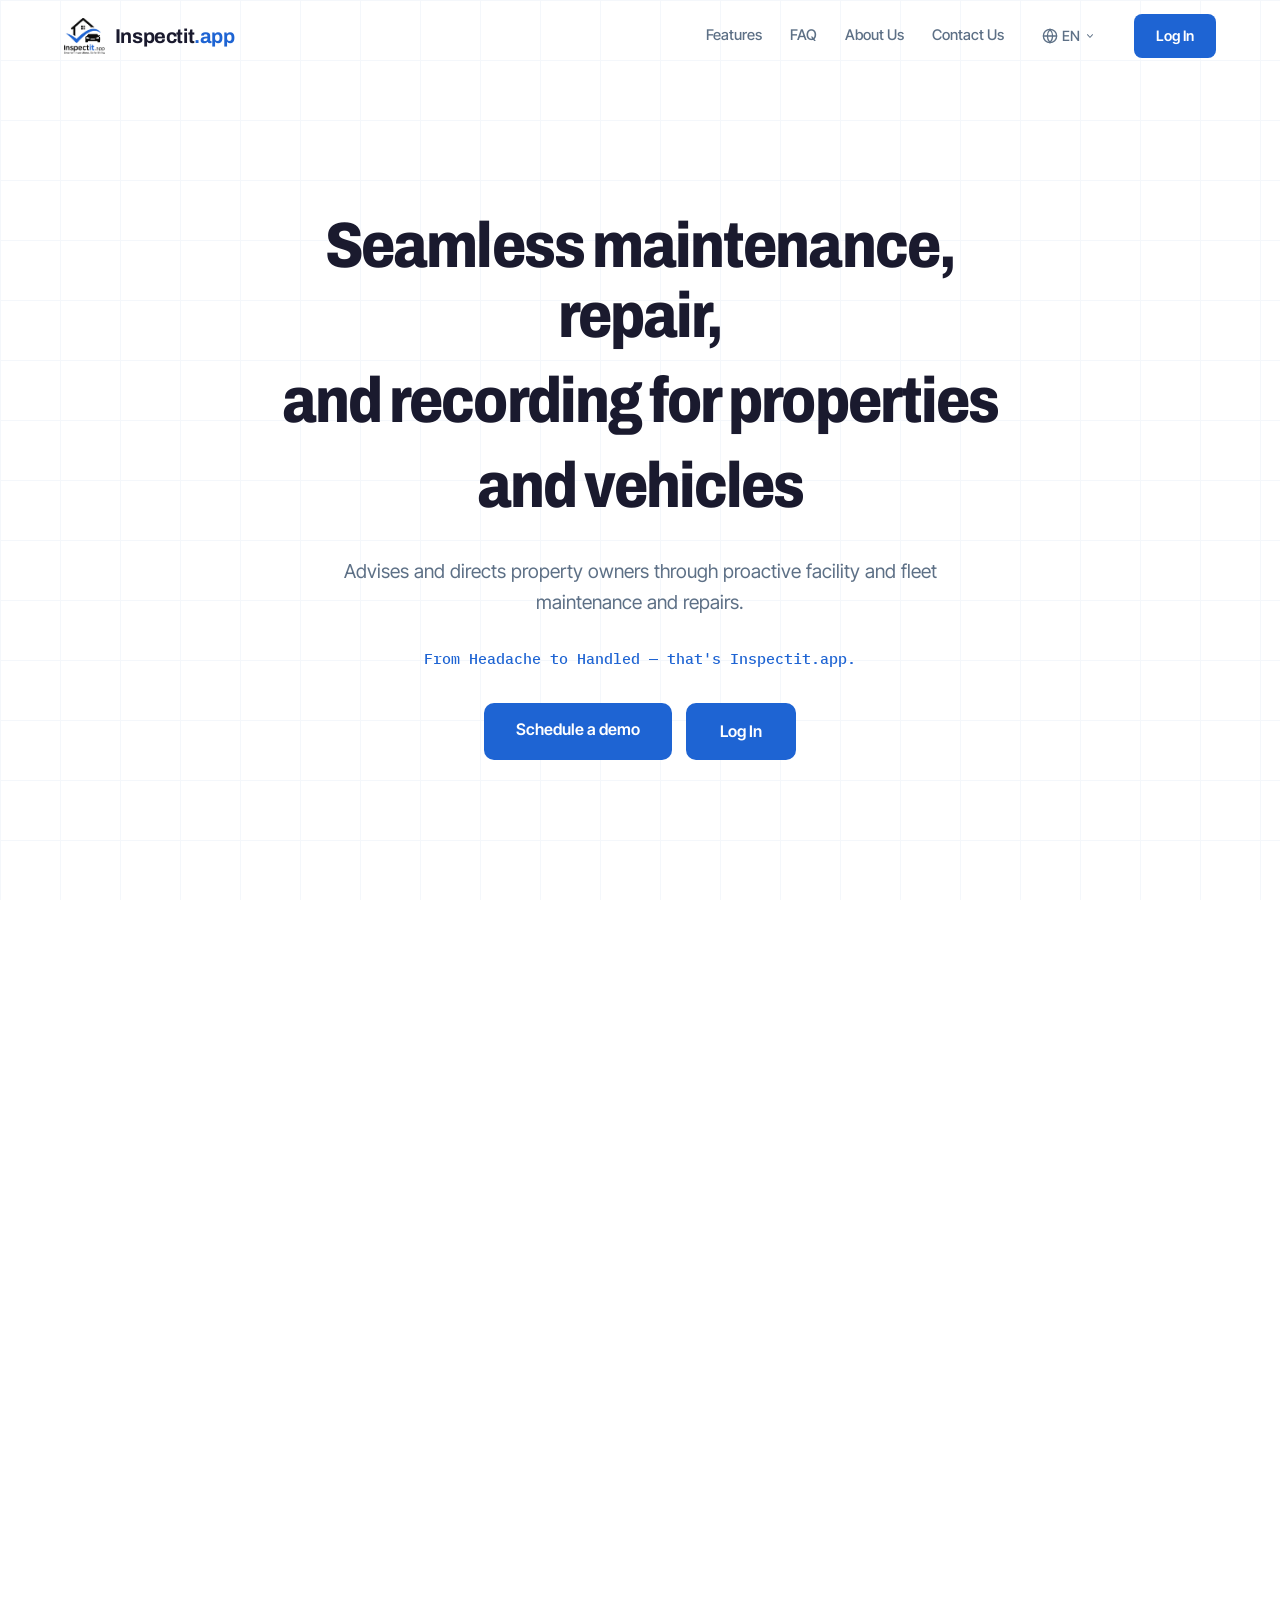
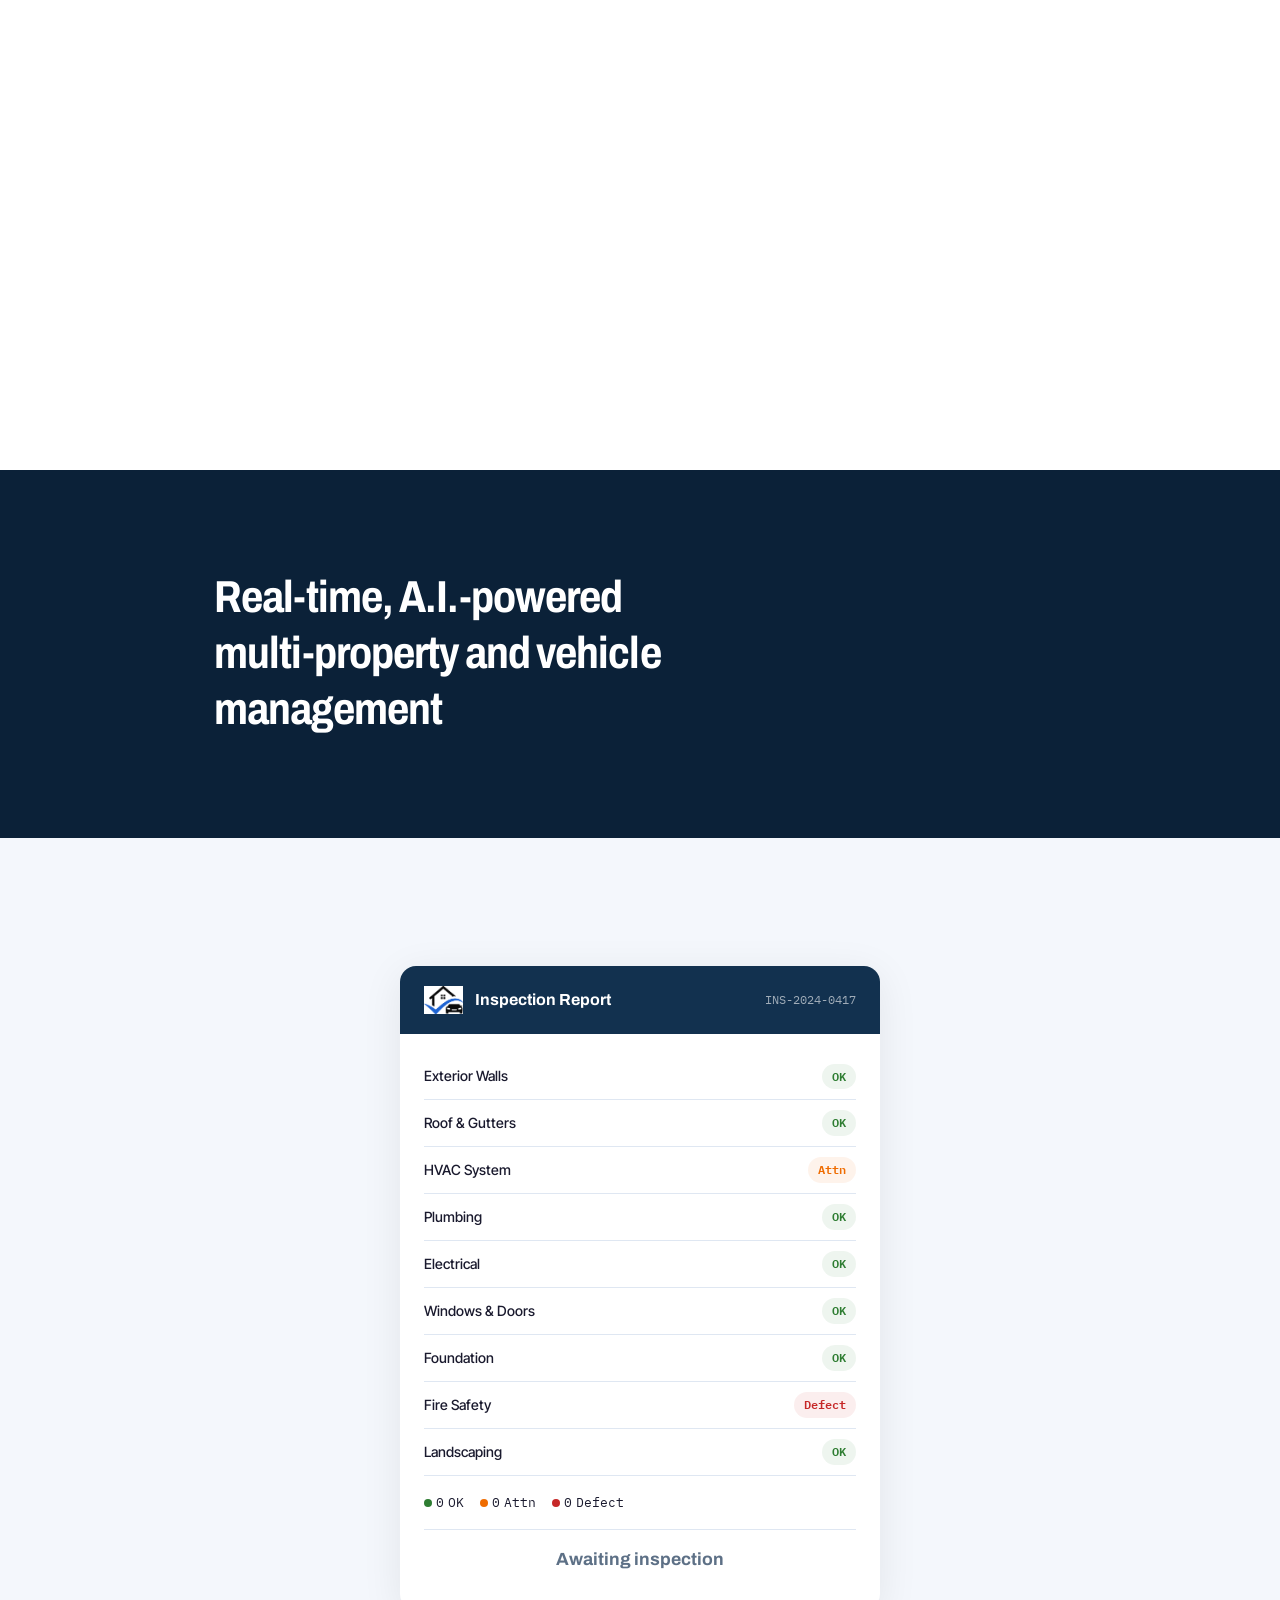
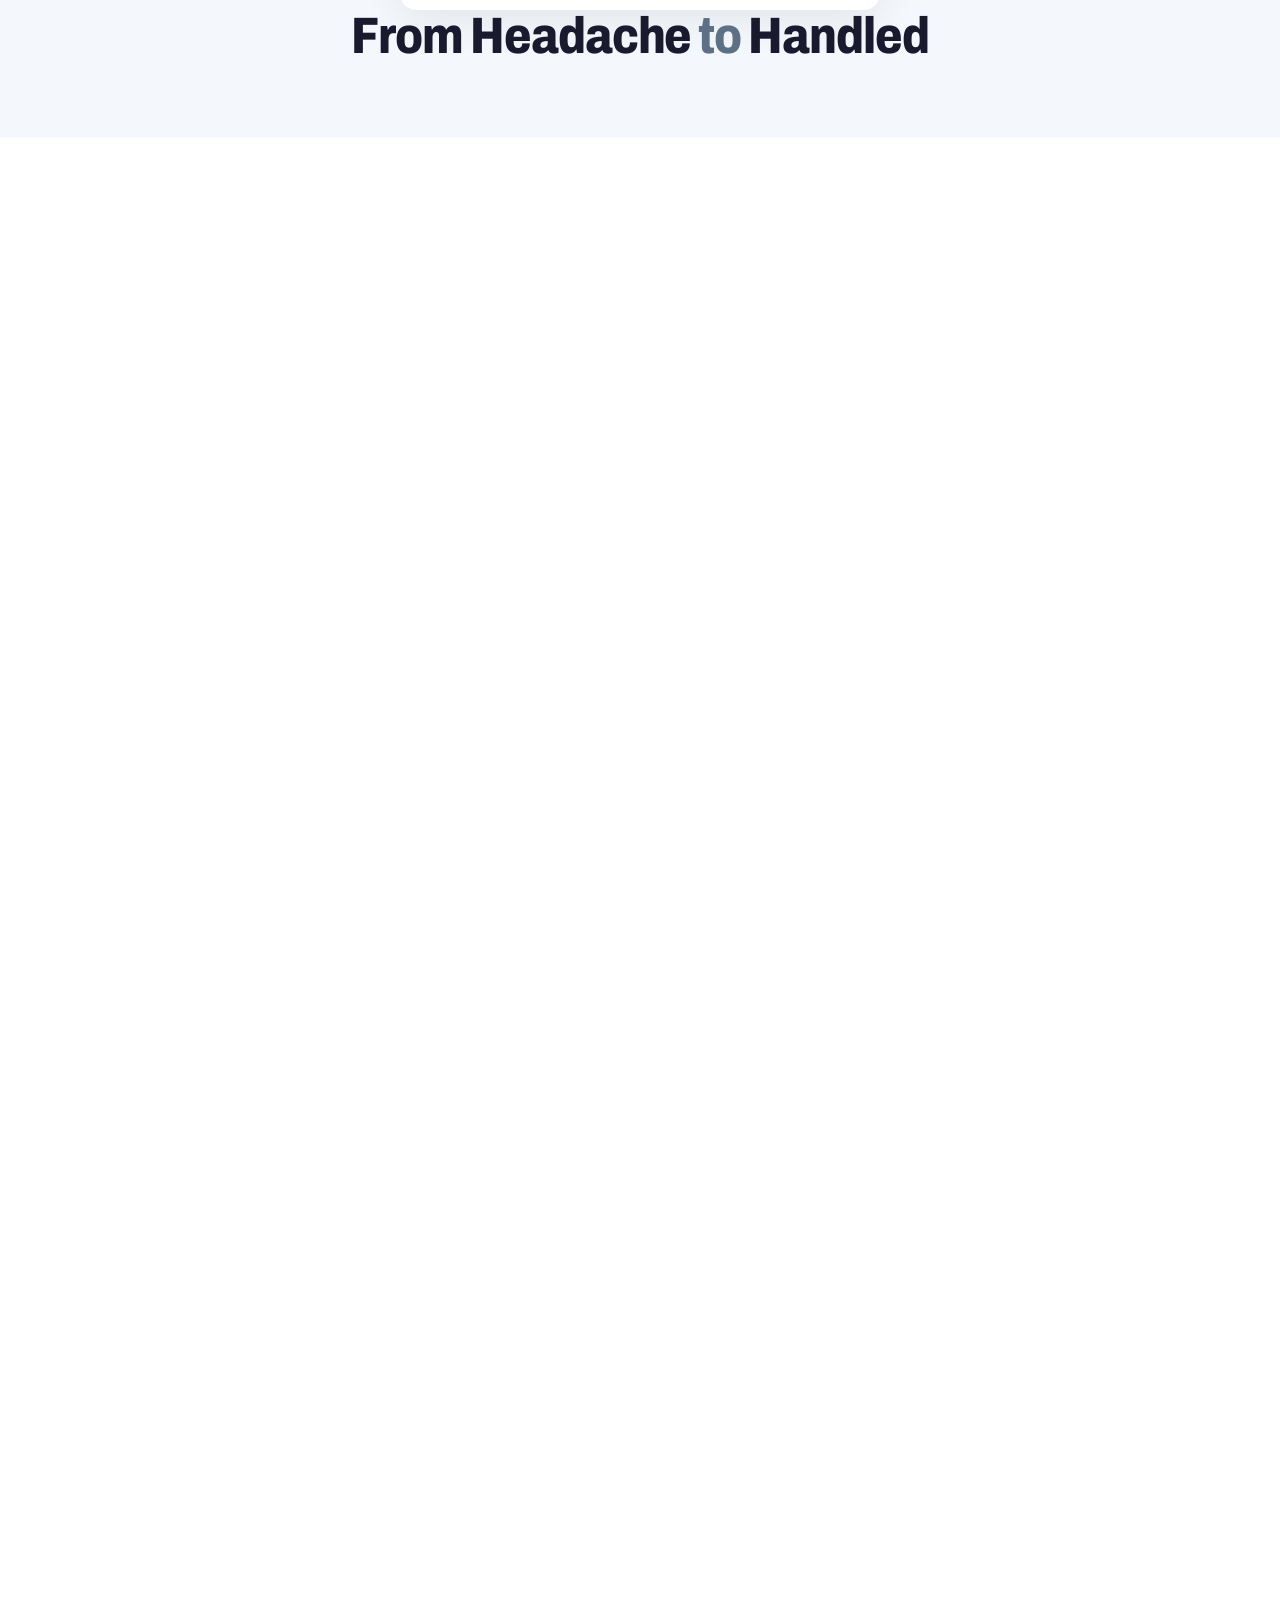
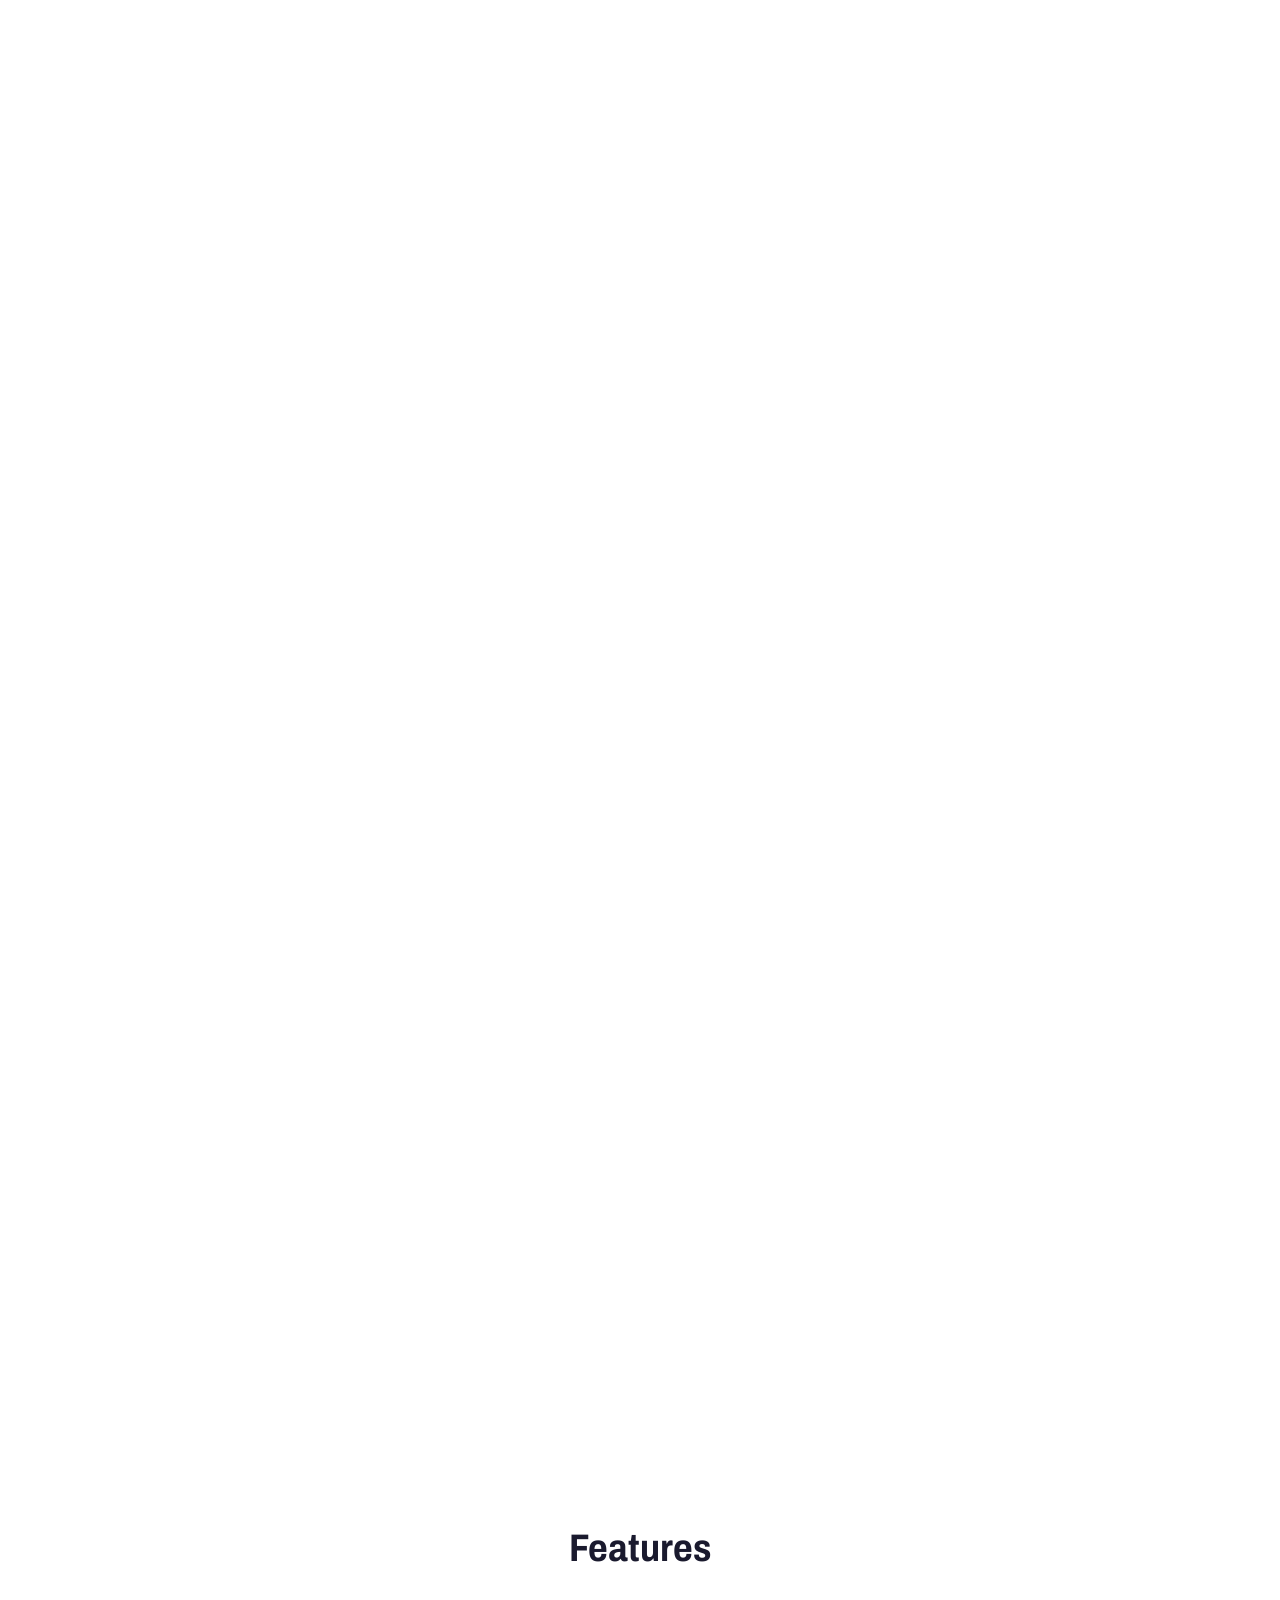
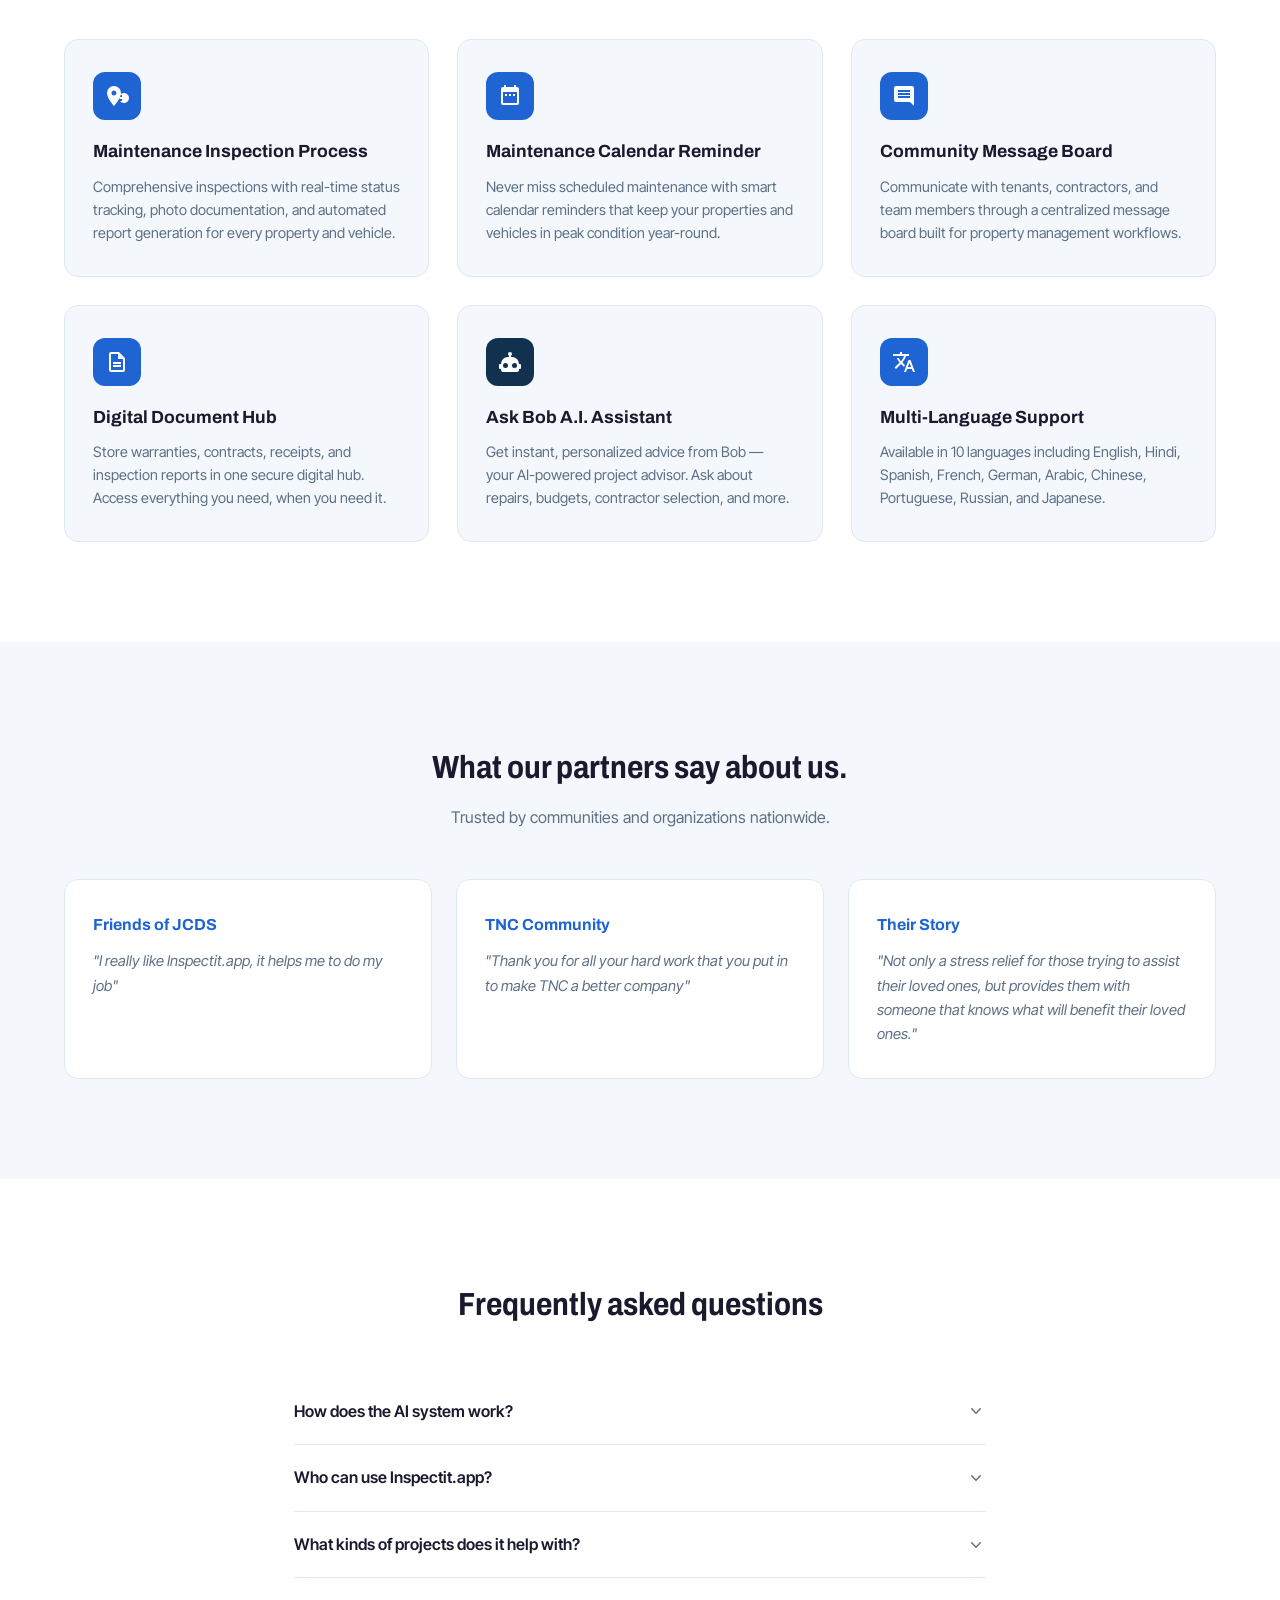
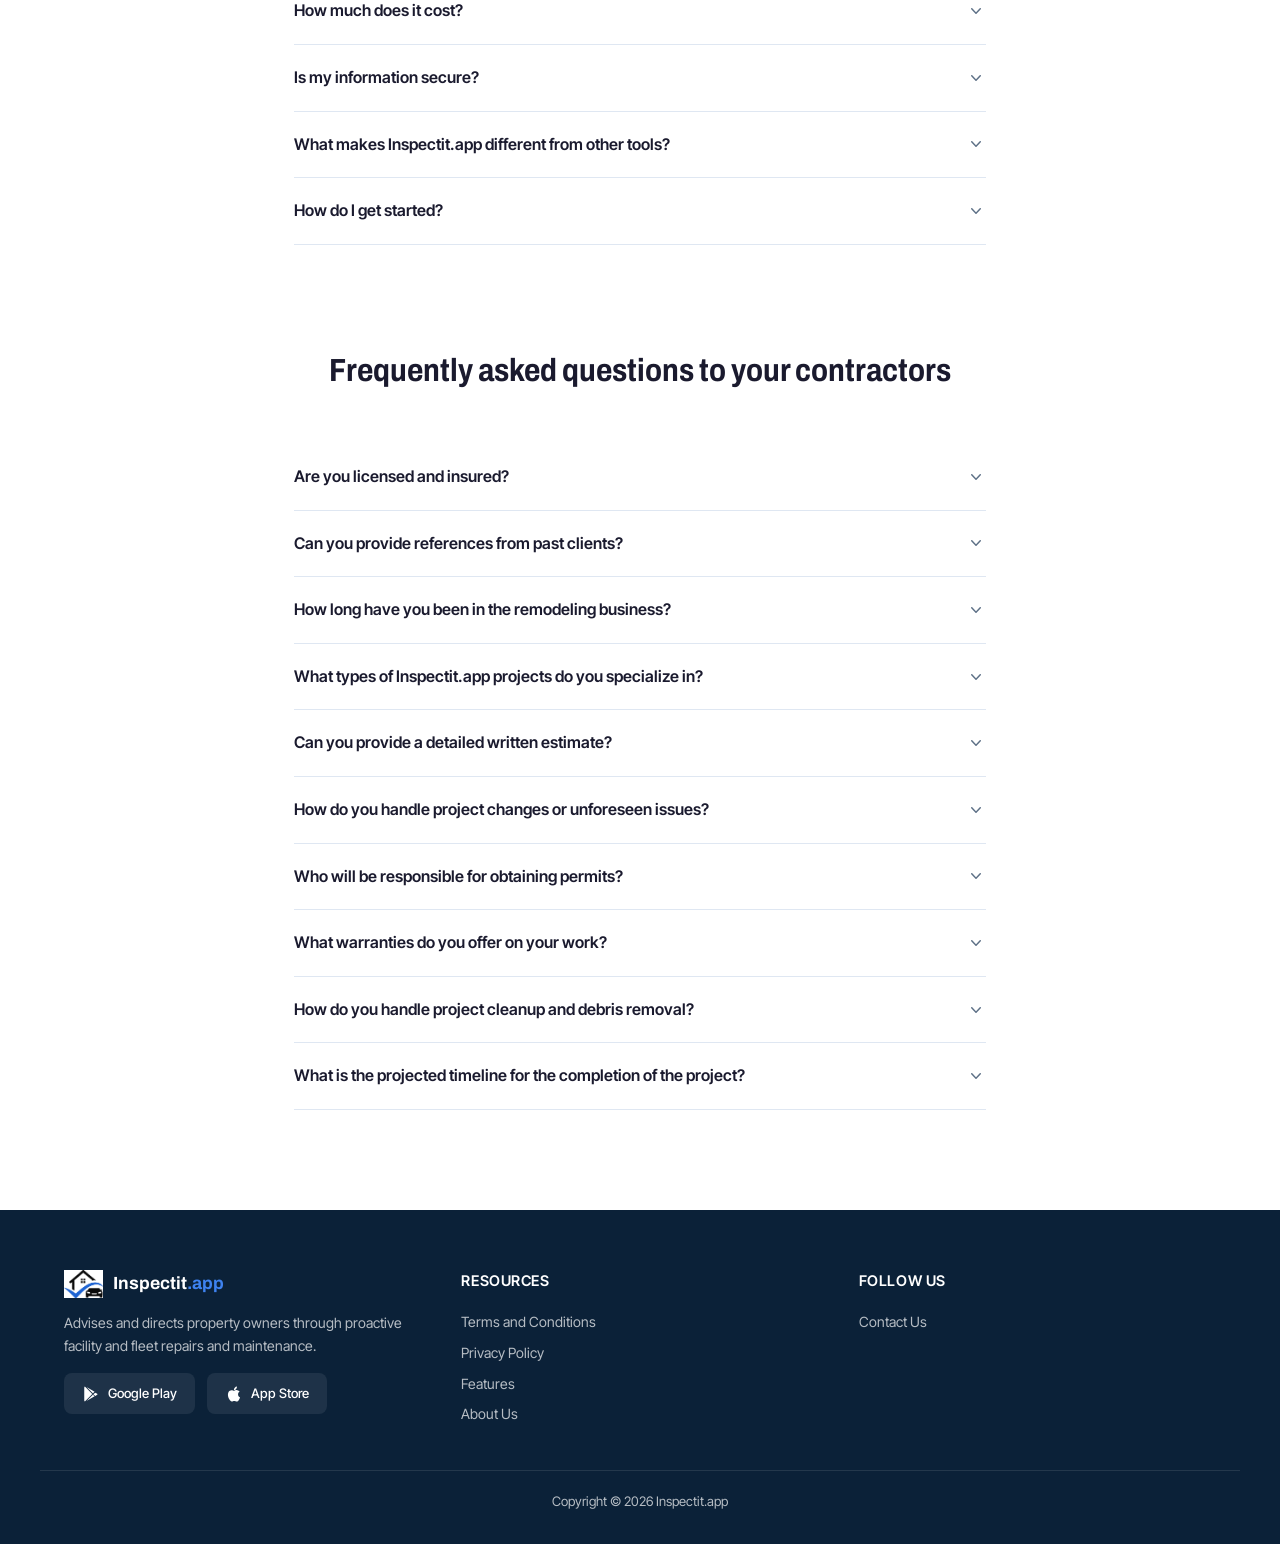
==== index.html @ 0501177c "Fix nav Log In button text color specificity bug .nav__links a (0,1,1) was overriding .nav__cta's wh" ====
<!DOCTYPE html>
<html lang="en">
<head>
<meta charset="utf-8">
<meta name="viewport" content="width=device-width,initial-scale=1,viewport-fit=cover">
<meta name="theme-color" content="#0B2138">
<meta name="apple-mobile-web-app-capable" content="yes">
<meta name="apple-mobile-web-app-status-bar-style" content="black-translucent">
<title>Inspectit.app — Seamless Maintenance, Repair &amp; Recording</title>
<meta name="description" content="Advises and directs property owners through proactive facility and fleet maintenance and repairs. From Headache to Handled — that's Inspectit.app.">
<meta property="og:title" content="Inspectit.app — Seamless Maintenance, Repair &amp; Recording">
<meta property="og:description" content="Advises and directs property owners through proactive facility and fleet maintenance and repairs. From Headache to Handled — that's Inspectit.app.">
<meta property="og:type" content="website">
<meta property="og:url" content="https://www.inspectit.app">
<meta property="og:site_name" content="Inspectit.app">
<meta name="twitter:card" content="summary_large_image">
<meta name="twitter:title" content="Inspectit.app — Seamless Maintenance, Repair &amp; Recording">
<meta name="twitter:description" content="Advises and directs property owners through proactive facility and fleet maintenance and repairs.">
<link rel="icon" type="image/png" href="[data-uri]">
<link rel="preconnect" href="https://fonts.googleapis.com">
<link rel="preconnect" href="https://fonts.gstatic.com" crossorigin>
<link href="https://fonts.googleapis.com/css2?family=Archivo:wdth,wght@75..125,100..900&family=Inter+Tight:wght@300;400;500;600;700&family=IBM+Plex+Mono:wght@400;500;600&display=swap" rel="stylesheet">
<style>
/* ===== RESET ===== */
*,*::before,*::after{box-sizing:border-box;margin:0;padding:0}
html{scroll-behavior:smooth;-webkit-text-size-adjust:100%}
body{font-family:'Inter Tight',system-ui,sans-serif;color:var(--ink);background:var(--white);line-height:1.6;overflow-x:hidden}
img,svg{display:block;max-width:100%}
a{color:inherit;text-decoration:none}
button{font:inherit;cursor:pointer;border:none;background:none}
ul,ol{list-style:none}

/* ===== BRAND TOKENS ===== */
:root{
  --blue:#1E64D3;
  --blue-lift:#3E82F0;
  --navy:#0B2138;
  --navy-2:#12314F;
  --ok:#2E7D32;
  --attn:#EF6C00;
  --defect:#C62828;
  --mist:#F4F7FC;
  --line:#DFE7F2;
  --muted:#5D7086;
  --white:#fff;
  --ink:#1a1a2e;
  --font-display:'Archivo',system-ui,sans-serif;
  --font-body:'Inter Tight',system-ui,sans-serif;
  --font-mono:'IBM Plex Mono',monospace;
  --max-w:1200px;
  --nav-h:72px;
}

/* ===== UTILITIES ===== */
.container{max-width:var(--max-w);margin:0 auto;padding:0 24px}
.sr-only{position:absolute;width:1px;height:1px;padding:0;margin:-1px;overflow:hidden;clip:rect(0,0,0,0);border:0}

/* ===== NAV ===== */
.nav{position:fixed;top:0;left:0;right:0;z-index:100;height:var(--nav-h);display:flex;align-items:center;transition:background .3s,border-color .3s,box-shadow .3s}
.nav.is-stuck{background:rgba(255,255,255,.88);-webkit-backdrop-filter:blur(16px);backdrop-filter:blur(16px);border-bottom:1px solid var(--line);box-shadow:0 1px 8px rgba(0,0,0,.04)}
.nav__inner{display:flex;align-items:center;justify-content:space-between;width:100%;max-width:var(--max-w);margin:0 auto;padding:0 24px}
.nav__brand{display:flex;align-items:center;gap:10px}
.nav__brand img{height:36px;width:auto}
.nav__brand-text{font-family:var(--font-display);font-weight:700;font-size:1.25rem;letter-spacing:-.02em;color:var(--ink)}
.nav__brand-text .tld{color:var(--blue)}
.nav__links{display:flex;align-items:center;gap:28px}
.nav__links a{font-size:.92rem;font-weight:500;color:var(--muted);transition:color .2s}
.nav__links a:hover,.nav__links a:focus-visible{color:var(--blue)}
.nav__links .nav__cta{display:inline-flex;align-items:center;gap:6px;padding:10px 22px;background:var(--blue);color:var(--white);font-weight:600;font-size:.9rem;border-radius:8px;transition:background .2s,transform .15s}
.nav__links .nav__cta:hover{background:var(--blue-lift);color:var(--white);transform:translateY(-1px)}
.nav__cta:focus-visible{outline:2px solid var(--blue);outline-offset:2px}

/* language switcher */
.lang-switch{position:relative}
.lang-switch__btn{display:flex;align-items:center;gap:4px;font-size:.88rem;font-weight:500;color:var(--muted);padding:6px 10px;border-radius:6px;transition:background .2s}
.lang-switch__btn:hover{background:var(--mist)}
.lang-switch__btn svg{width:16px;height:16px;flex-shrink:0}
.lang-switch__menu{display:none;position:absolute;top:calc(100% + 8px);right:0;background:var(--white);border:1px solid var(--line);border-radius:10px;box-shadow:0 8px 32px rgba(0,0,0,.12);min-width:180px;padding:6px 0;z-index:110}
.lang-switch__menu.open{display:block}
.lang-switch__menu button{display:block;width:100%;text-align:left;padding:8px 16px;font-size:.88rem;color:var(--ink);transition:background .15s}
.lang-switch__menu button:hover{background:var(--mist)}
.lang-switch__menu button.active{color:var(--blue);font-weight:600}

/* mobile hamburger */
.nav__hamburger{display:none;flex-direction:column;gap:5px;padding:8px;width:40px;height:40px;justify-content:center;align-items:center}
.nav__hamburger span{display:block;width:22px;height:2px;background:var(--ink);border-radius:2px;transition:transform .3s,opacity .2s}
.nav__hamburger.open span:nth-child(1){transform:translateY(7px) rotate(45deg)}
.nav__hamburger.open span:nth-child(2){opacity:0}
.nav__hamburger.open span:nth-child(3){transform:translateY(-7px) rotate(-45deg)}

/* mobile drawer */
.mobile-drawer{position:fixed;top:var(--nav-h);left:0;right:0;bottom:0;background:var(--white);z-index:99;transform:translateY(-100%);opacity:0;transition:transform .35s cubic-bezier(.4,0,.2,1),opacity .3s;pointer-events:none;padding:32px 24px}
.mobile-drawer.open{transform:translateY(0);opacity:1;pointer-events:auto}
.mobile-drawer a,.mobile-drawer button{display:block;padding:14px 0;font-size:1.1rem;font-weight:500;color:var(--ink);border-bottom:1px solid var(--line)}
.mobile-drawer a:last-child{border-bottom:none}
.mobile-drawer .drawer-cta{margin-top:24px;text-align:center;padding:14px;background:var(--blue);color:var(--white);border-radius:10px;border-bottom:none;font-weight:600}
.mobile-drawer .drawer-lang{margin-top:16px;font-size:.92rem;color:var(--muted);border-bottom:none;padding:10px 0}
.mobile-drawer .drawer-lang select{margin-left:8px;font:inherit;padding:4px 8px;border:1px solid var(--line);border-radius:6px;background:var(--white)}

@media(max-width:900px){
  .nav__links,.lang-switch{display:none}
  .nav__hamburger{display:flex}
}

/* ===== HERO ===== */
.hero{height:230vh;position:relative}
.hero__stage{position:sticky;top:0;height:100svh;display:flex;align-items:center;justify-content:center;overflow:hidden;padding:var(--nav-h) 24px 0;z-index:1}
.hero__content{text-align:center;max-width:800px;will-change:transform,opacity,filter}
.hero__h1{font-family:var(--font-display);font-variation-settings:"wdth" 85;font-size:clamp(2.2rem,5.5vw,4rem);font-weight:800;line-height:1.1;letter-spacing:-.03em;color:var(--ink);margin-bottom:20px}
.hero__h1 .mask{display:inline-block;overflow:hidden}
.hero__h1 .mask span{display:inline-block;transform:translateY(110%);animation:maskUp .8s cubic-bezier(.16,1,.3,1) forwards}
@keyframes maskUp{to{transform:translateY(0)}}
.hero__h1 .mask:nth-child(2) span{animation-delay:.12s}
.hero__h1 .mask:nth-child(3) span{animation-delay:.24s}
.hero__sub{font-size:clamp(1rem,2vw,1.2rem);color:var(--muted);max-width:600px;margin:0 auto 28px;line-height:1.65}
.hero__tag{font-family:var(--font-mono);font-size:.92rem;font-weight:500;color:var(--blue);margin-bottom:32px}
.hero__actions{display:flex;gap:14px;justify-content:center;flex-wrap:wrap}
.hero__actions .btn-primary{padding:14px 32px;background:var(--blue);color:var(--white);font-weight:600;font-size:1rem;border-radius:10px;transition:background .2s,transform .15s}
.hero__actions .btn-primary:hover{background:var(--blue-lift);transform:translateY(-2px)}
.hero__actions .btn-primary:focus-visible{outline:2px solid var(--blue);outline-offset:2px}
.hero__actions .btn-ghost{padding:14px 32px;background:var(--blue);color:var(--white);font-weight:600;font-size:1rem;border:2px solid var(--blue);border-radius:10px;transition:background .2s,border-color .2s,transform .15s}
.hero__actions .btn-ghost:hover{background:var(--blue-lift);border-color:var(--blue-lift);transform:translateY(-2px)}

/* hero grid bg */
.hero__grid{position:absolute;inset:0;pointer-events:none;opacity:.35;background-image:
  linear-gradient(var(--line) 1px,transparent 1px),
  linear-gradient(90deg,var(--line) 1px,transparent 1px);
  background-size:60px 60px}

/* ===== STATEMENT ===== */
.statement{padding:100px 0;background:var(--navy);color:var(--white);overflow:hidden;position:relative;z-index:2}
.statement__inner{max-width:900px;margin:0 auto;padding:0 24px}
.statement__line{font-family:var(--font-display);font-variation-settings:"wdth" 82;font-size:clamp(1.6rem,4vw,2.8rem);font-weight:700;line-height:1.25;letter-spacing:-.02em;overflow:hidden}
.statement__line span{display:inline-block;transform:translateY(100%);opacity:0;transition:transform .7s cubic-bezier(.16,1,.3,1),opacity .5s}
.statement__line.visible span{transform:translateY(0);opacity:1}

/* ===== SWEEP (inspection report animation) ===== */
.sweep{height:420vh;position:relative;z-index:2}
.sweep__stage{position:sticky;top:0;height:100svh;display:flex;align-items:center;justify-content:center;overflow:hidden;background:var(--mist)}
.sweep__card{width:min(480px,90vw);background:var(--white);border-radius:16px;box-shadow:0 8px 40px rgba(0,0,0,.08);overflow:hidden}
.sweep__header{background:var(--navy-2);color:var(--white);padding:20px 24px;display:flex;align-items:center;gap:12px}
.sweep__header-logo{height:28px;width:auto}
.sweep__header-title{font-family:var(--font-display);font-weight:700;font-size:1rem}
.sweep__header-sub{font-size:.78rem;color:rgba(255,255,255,.6);margin-left:auto;font-family:var(--font-mono)}
.sweep__body{padding:20px 24px}
.sweep__row{display:flex;align-items:center;justify-content:space-between;padding:10px 0;border-bottom:1px solid var(--line);opacity:.2;transition:opacity .4s}
.sweep__row.lit{opacity:1}
.sweep__row-label{font-size:.88rem;font-weight:500;color:var(--ink)}
.sweep__row-status{font-family:var(--font-mono);font-size:.78rem;font-weight:600;padding:3px 10px;border-radius:20px}
.sweep__row-status.ok{color:var(--ok);background:rgba(46,125,50,.08)}
.sweep__row-status.attn{color:var(--attn);background:rgba(239,108,0,.08)}
.sweep__row-status.defect{color:var(--defect);background:rgba(198,40,40,.08)}
.sweep__tally{display:flex;gap:16px;padding:16px 0;border-bottom:1px solid var(--line);font-family:var(--font-mono);font-size:.82rem}
.sweep__tally-item{display:flex;align-items:center;gap:4px}
.sweep__tally-dot{width:8px;height:8px;border-radius:50%;flex-shrink:0}
.sweep__verdict{font-family:var(--font-display);font-weight:700;font-size:1.1rem;padding:16px 0;text-align:center;transition:color .5s}

/* repair ticket bar */
.sweep__repair{max-height:0;overflow:hidden;transition:max-height .6s cubic-bezier(.4,0,.2,1);background:var(--mist);border-radius:0 0 16px 16px}
.sweep__repair.show{max-height:120px}
.sweep__repair-inner{padding:14px 24px;display:flex;align-items:center;gap:12px}
.sweep__repair-icon{width:28px;height:28px;background:var(--attn);border-radius:6px;display:flex;align-items:center;justify-content:center;flex-shrink:0}
.sweep__repair-icon svg{width:16px;height:16px;fill:var(--white)}
.sweep__repair-text{font-size:.85rem;font-weight:500;color:var(--ink)}
.sweep__repair-text strong{color:var(--attn)}

/* sweep headline */
.sweep__headline{position:absolute;bottom:max(8vh,40px);left:0;right:0;text-align:center;padding:0 24px}
.sweep__headline-text{font-family:var(--font-display);font-variation-settings:"wdth" 85;font-size:clamp(1.8rem,4.5vw,3.2rem);font-weight:800;line-height:1.15;letter-spacing:-.02em}
.sweep__hl-headache{transition:color .5s,opacity .5s}
.sweep__hl-handled{transition:color .5s,opacity .5s}
.sweep__hl-connector{color:var(--muted)}

/* ===== FEATURES ===== */
.features{padding:100px 0;background:var(--white);position:relative;z-index:2}
.features__title{font-family:var(--font-display);font-variation-settings:"wdth" 85;font-size:clamp(1.6rem,3.5vw,2.4rem);font-weight:700;text-align:center;margin-bottom:60px;color:var(--ink)}
.features__grid{display:grid;grid-template-columns:repeat(3,1fr);gap:28px;max-width:var(--max-w);margin:0 auto;padding:0 24px}
@media(max-width:768px){.features__grid{grid-template-columns:1fr}}
@media(min-width:769px) and (max-width:1024px){.features__grid{grid-template-columns:repeat(2,1fr)}}
.feature-card{background:var(--mist);border:1px solid var(--line);border-radius:14px;padding:32px 28px;transition:transform .3s,box-shadow .3s}
.feature-card:hover{transform:translateY(-4px);box-shadow:0 12px 40px rgba(0,0,0,.06)}
.feature-card__icon{width:48px;height:48px;background:var(--blue);border-radius:12px;display:flex;align-items:center;justify-content:center;margin-bottom:18px}
.feature-card__icon svg{width:24px;height:24px;fill:var(--white)}
.feature-card__title{font-family:var(--font-display);font-weight:700;font-size:1.1rem;margin-bottom:8px;color:var(--ink)}
.feature-card__desc{font-size:.9rem;color:var(--muted);line-height:1.6}

/* ===== REVEAL (blur-up) ===== */
.rv{opacity:0;filter:blur(8px);transform:translateY(24px);transition:opacity .7s cubic-bezier(.16,1,.3,1),filter .7s,transform .7s}
.rv.visible{opacity:1;filter:blur(0);transform:translateY(0)}

/* ===== PARTNERS ===== */
.partners{padding:100px 0;background:var(--mist);position:relative;z-index:2}
.partners__title{font-family:var(--font-display);font-variation-settings:"wdth" 85;font-size:clamp(1.4rem,3vw,2rem);font-weight:700;text-align:center;margin-bottom:12px;color:var(--ink)}
.partners__sub{text-align:center;color:var(--muted);margin-bottom:48px;font-size:1rem}
.partners__grid{display:grid;grid-template-columns:repeat(3,1fr);gap:24px;max-width:var(--max-w);margin:0 auto;padding:0 24px}
@media(max-width:768px){.partners__grid{grid-template-columns:1fr}}
.partner-card{background:var(--white);border:1px solid var(--line);border-radius:14px;padding:32px 28px}
.partner-card__name{font-family:var(--font-display);font-weight:700;font-size:1rem;color:var(--blue);margin-bottom:12px}
.partner-card__quote{font-size:.92rem;color:var(--muted);line-height:1.65;font-style:italic}

/* ===== FAQ ===== */
.faq{padding:100px 0;background:var(--white);position:relative;z-index:2}
.faq__title{font-family:var(--font-display);font-variation-settings:"wdth" 85;font-size:clamp(1.4rem,3vw,2rem);font-weight:700;text-align:center;margin-bottom:48px;color:var(--ink)}
.faq__list{max-width:740px;margin:0 auto;padding:0 24px}
.faq__item{border-bottom:1px solid var(--line)}
.faq__q{display:flex;align-items:center;justify-content:space-between;width:100%;padding:20px 0;font-size:1rem;font-weight:600;color:var(--ink);text-align:left;gap:16px}
.faq__q:focus-visible{outline:2px solid var(--blue);outline-offset:2px;border-radius:4px}
.faq__q svg{width:20px;height:20px;flex-shrink:0;transition:transform .3s;color:var(--muted)}
.faq__q[aria-expanded="true"] svg{transform:rotate(180deg)}
.faq__a{max-height:0;overflow:hidden;transition:max-height .4s cubic-bezier(.4,0,.2,1)}
.faq__a-inner{padding:0 0 20px;font-size:.92rem;color:var(--muted);line-height:1.7}

/* ===== CONTRACTOR FAQ ===== */
.faq-contractors{padding:0 0 100px;background:var(--white)}

/* ===== FOOTER ===== */
.footer{background:var(--navy);color:rgba(255,255,255,.7);padding:60px 0 32px;position:relative;z-index:2}
.footer__inner{max-width:var(--max-w);margin:0 auto;padding:0 24px;display:grid;grid-template-columns:1fr 1fr 1fr;gap:40px}
@media(max-width:768px){.footer__inner{grid-template-columns:1fr;text-align:center}}
.footer__brand{display:flex;align-items:center;gap:10px;margin-bottom:14px}
@media(max-width:768px){.footer__brand{justify-content:center}}
.footer__brand img{height:32px;width:auto}
.footer__brand-text{font-family:var(--font-display);font-weight:700;font-size:1.1rem;color:var(--white)}
.footer__brand-text .tld{color:var(--blue-lift)}
.footer__desc{font-size:.88rem;line-height:1.6;max-width:340px}
@media(max-width:768px){.footer__desc{margin:0 auto}}
.footer__heading{font-weight:600;color:var(--white);margin-bottom:14px;font-size:.92rem;text-transform:uppercase;letter-spacing:.04em}
.footer__link{display:block;padding:4px 0;font-size:.88rem;transition:color .2s}
.footer__link:hover{color:var(--blue-lift)}
.footer__stores{display:flex;gap:12px;margin-top:16px}
@media(max-width:768px){.footer__stores{justify-content:center}}
.footer__store-btn{display:inline-flex;align-items:center;gap:8px;padding:10px 18px;background:rgba(255,255,255,.08);border-radius:8px;font-size:.82rem;font-weight:500;color:var(--white);transition:background .2s}
.footer__store-btn:hover{background:rgba(255,255,255,.14)}
.footer__store-btn svg{width:18px;height:18px;fill:var(--white)}
.footer__bottom{max-width:var(--max-w);margin:40px auto 0;padding:20px 24px 0;border-top:1px solid rgba(255,255,255,.1);text-align:center;font-size:.82rem}

/* ===== REDUCED MOTION ===== */
@media(prefers-reduced-motion:reduce){
  .hero{height:auto}
  .hero__stage{position:relative;height:auto;min-height:80vh}
  .hero__h1 .mask span{animation:none;transform:translateY(0)}
  .hero__content{filter:none!important;opacity:1!important;transform:none!important}
  .hero__grid{transform:none!important}
  .sweep{height:auto}
  .sweep__stage{position:relative;height:auto;min-height:auto;padding:80px 0}
  .sweep__row{opacity:1!important}
  .sweep__repair{max-height:120px!important}
  .sweep__hl-headache{color:var(--muted)!important;opacity:.5!important}
  .sweep__hl-handled{color:var(--ok)!important}
  .rv{opacity:1!important;filter:none!important;transform:none!important}
  .statement__line span{transform:none!important;opacity:1!important}
}

/* ===== FOCUS ===== */
:focus-visible{outline:2px solid var(--blue);outline-offset:2px;border-radius:4px}
</style>
</head>
<body>

<!-- ===== NAV ===== -->
<nav class="nav" id="nav" role="navigation" aria-label="Main">
  <div class="nav__inner">
    <a href="#" class="nav__brand" aria-label="Inspectit.app home">
      <img src="[data-uri]" alt="Inspectit.app logo" class="nav__brand-logo">
      <span class="nav__brand-text">Inspectit<span class="tld">.app</span></span>
    </a>
    <div class="nav__links">
      <a href="#features">Features</a>
      <a href="#faq">FAQ</a>
      <a href="#partners">About Us</a>
      <a href="mailto:info@inspectit.app">Contact Us</a>
      <div class="lang-switch">
        <button class="lang-switch__btn" id="langBtn" aria-expanded="false" aria-haspopup="true">
          <svg viewBox="0 0 24 24" fill="none" stroke="currentColor" stroke-width="2"><circle cx="12" cy="12" r="10"/><path d="M2 12h20M12 2a15.3 15.3 0 0 1 4 10 15.3 15.3 0 0 1-4 10 15.3 15.3 0 0 1-4-10A15.3 15.3 0 0 1 12 2z"/></svg>
          EN
          <svg viewBox="0 0 20 20" fill="currentColor" style="width:12px;height:12px"><path fill-rule="evenodd" d="M5.23 7.21a.75.75 0 011.06.02L10 11.168l3.71-3.938a.75.75 0 111.08 1.04l-4.25 4.5a.75.75 0 01-1.08 0l-4.25-4.5a.75.75 0 01.02-1.06z"/></svg>
        </button>
        <div class="lang-switch__menu" id="langMenu" role="menu">
          <button role="menuitem" class="active" data-lang="en">English</button>
          <button role="menuitem" data-lang="hi">Hindi</button>
          <button role="menuitem" data-lang="es">Spanish</button>
          <button role="menuitem" data-lang="fr">French</button>
          <button role="menuitem" data-lang="de">German</button>
          <button role="menuitem" data-lang="ar">Arabic</button>
          <button role="menuitem" data-lang="zh">Chinese</button>
          <button role="menuitem" data-lang="pt">Portuguese</button>
          <button role="menuitem" data-lang="ru">Russian</button>
          <button role="menuitem" data-lang="ja">Japanese</button>
        </div>
      </div>
      <a href="web/inspectit-app.html" class="nav__cta">Log In</a>
    </div>
    <button class="nav__hamburger" id="hamburger" aria-label="Menu" aria-expanded="false">
      <span></span><span></span><span></span>
    </button>
  </div>
</nav>

<!-- mobile drawer -->
<div class="mobile-drawer" id="mobileDrawer" role="dialog" aria-label="Navigation menu">
  <a href="#features" class="drawer-link">Features</a>
  <a href="#faq" class="drawer-link">FAQ</a>
  <a href="#partners" class="drawer-link">About Us</a>
  <a href="mailto:info@inspectit.app" class="drawer-link">Contact Us</a>
  <div class="drawer-lang">
    Language:
    <select id="mobileLangSelect" aria-label="Language">
      <option value="en" selected>English</option>
      <option value="hi">Hindi</option>
      <option value="es">Spanish</option>
      <option value="fr">French</option>
      <option value="de">German</option>
      <option value="ar">Arabic</option>
      <option value="zh">Chinese</option>
      <option value="pt">Portuguese</option>
      <option value="ru">Russian</option>
      <option value="ja">Japanese</option>
    </select>
  </div>
  <a href="web/inspectit-app.html" class="drawer-cta">Log In</a>
</div>

<!-- ===== HERO ===== -->
<section class="hero" id="hero">
  <div class="hero__stage">
    <div class="hero__grid" id="heroGrid"></div>
    <div class="hero__content" id="heroContent">
      <h1 class="hero__h1">
        <span class="mask"><span>Seamless maintenance, repair,</span></span><br>
        <span class="mask"><span>and recording for properties</span></span><br>
        <span class="mask"><span>and vehicles</span></span>
      </h1>
      <p class="hero__sub">Advises and directs property owners through proactive facility and fleet maintenance and repairs.</p>
      <p class="hero__tag">From Headache to Handled — that's Inspectit.app.</p>
      <div class="hero__actions">
        <a href="mailto:info@inspectit.app?subject=Demo%20Request" class="btn-primary">Schedule a demo</a>
        <a href="web/inspectit-app.html" class="btn-ghost">Log In</a>
      </div>
    </div>
  </div>
</section>

<!-- ===== STATEMENT ===== -->
<section class="statement" id="statement">
  <div class="statement__inner">
    <div class="statement__line" style="transition-delay:0ms"><span>Real-time, A.I.-powered</span></div>
    <div class="statement__line" style="transition-delay:95ms"><span>multi-property and vehicle</span></div>
    <div class="statement__line" style="transition-delay:190ms"><span>management</span></div>
  </div>
</section>

<!-- ===== SWEEP (inspection report scroll) ===== -->
<section class="sweep" id="sweep">
  <div class="sweep__stage">
    <div class="sweep__card">
      <div class="sweep__header">
        <img src="[data-uri]" alt="" class="sweep__header-logo">
        <span class="sweep__header-title">Inspection Report</span>
        <span class="sweep__header-sub">INS-2024-0417</span>
      </div>
      <div class="sweep__body" id="sweepBody">
        <div class="sweep__row" data-idx="0"><span class="sweep__row-label">Exterior Walls</span><span class="sweep__row-status ok">OK</span></div>
        <div class="sweep__row" data-idx="1"><span class="sweep__row-label">Roof &amp; Gutters</span><span class="sweep__row-status ok">OK</span></div>
        <div class="sweep__row" data-idx="2"><span class="sweep__row-label">HVAC System</span><span class="sweep__row-status attn">Attn</span></div>
        <div class="sweep__row" data-idx="3"><span class="sweep__row-label">Plumbing</span><span class="sweep__row-status ok">OK</span></div>
        <div class="sweep__row" data-idx="4"><span class="sweep__row-label">Electrical</span><span class="sweep__row-status ok">OK</span></div>
        <div class="sweep__row" data-idx="5"><span class="sweep__row-label">Windows &amp; Doors</span><span class="sweep__row-status ok">OK</span></div>
        <div class="sweep__row" data-idx="6"><span class="sweep__row-label">Foundation</span><span class="sweep__row-status ok">OK</span></div>
        <div class="sweep__row" data-idx="7"><span class="sweep__row-label">Fire Safety</span><span class="sweep__row-status defect">Defect</span></div>
        <div class="sweep__row" data-idx="8"><span class="sweep__row-label">Landscaping</span><span class="sweep__row-status ok">OK</span></div>
        <div class="sweep__tally" id="sweepTally">
          <span class="sweep__tally-item"><span class="sweep__tally-dot" style="background:var(--ok)"></span><span id="tallyOk">0</span> OK</span>
          <span class="sweep__tally-item"><span class="sweep__tally-dot" style="background:var(--attn)"></span><span id="tallyAttn">0</span> Attn</span>
          <span class="sweep__tally-item"><span class="sweep__tally-dot" style="background:var(--defect)"></span><span id="tallyDefect">0</span> Defect</span>
        </div>
        <div class="sweep__verdict" id="sweepVerdict">Awaiting inspection</div>
      </div>
      <div class="sweep__repair" id="sweepRepair">
        <div class="sweep__repair-inner">
          <div class="sweep__repair-icon">
            <svg viewBox="0 0 24 24"><path d="M19.14 12.94c.04-.31.06-.63.06-.94 0-.31-.02-.63-.06-.94l2.03-1.58a.49.49 0 00.12-.61l-1.92-3.32a.49.49 0 00-.59-.22l-2.39.96a7.04 7.04 0 00-1.62-.94l-.36-2.54a.48.48 0 00-.48-.41h-3.84a.48.48 0 00-.48.41l-.36 2.54c-.59.24-1.13.57-1.62.94l-2.39-.96a.49.49 0 00-.59.22L2.74 8.87a.48.48 0 00.12.61l2.03 1.58c-.04.31-.06.63-.06.94s.02.63.06.94l-2.03 1.58a.49.49 0 00-.12.61l1.92 3.32c.12.22.37.29.59.22l2.39-.96c.5.38 1.03.7 1.62.94l.36 2.54c.05.24.26.41.48.41h3.84c.24 0 .44-.17.48-.41l.36-2.54c.59-.24 1.13-.56 1.62-.94l2.39.96c.22.08.47 0 .59-.22l1.92-3.32c.12-.22.07-.47-.12-.61l-2.01-1.58zM12 15.6A3.6 3.6 0 1112 8.4a3.6 3.6 0 010 7.2z"/></svg>
          </div>
          <div class="sweep__repair-text">Repair ticket <strong>#RT-0892</strong> auto-generated for HVAC &amp; Fire Safety</div>
        </div>
      </div>
    </div>
    <div class="sweep__headline">
      <div class="sweep__headline-text">
        <span class="sweep__hl-headache">From Headache</span>
        <span class="sweep__hl-connector"> to </span>
        <span class="sweep__hl-handled">Handled</span>
      </div>
    </div>
  </div>
</section>

<!-- ===== FEATURES ===== -->
<section class="features" id="features">
  <h2 class="features__title rv">Features</h2>
  <div class="features__grid">
    <div class="feature-card rv" style="transition-delay:0ms">
      <div class="feature-card__icon">
        <svg viewBox="0 0 24 24"><path d="M9 2a7 7 0 00-7 7c0 5.25 7 13 7 13s7-7.75 7-13a7 7 0 00-7-7zm0 9.5A2.5 2.5 0 119 6.5a2.5 2.5 0 010 5z"/><path d="M19 9c-1.5 0-3.27.67-4.1 2h2.1v2h-2.4c-.06.33-.1.66-.1 1s.04.67.1 1h2.4v2h-2.1c.83 1.33 2.6 2 4.1 2 2.76 0 5-2.24 5-5s-2.24-5-5-5z"/></svg>
      </div>
      <h3 class="feature-card__title">Maintenance Inspection Process</h3>
      <p class="feature-card__desc">Comprehensive inspections with real-time status tracking, photo documentation, and automated report generation for every property and vehicle.</p>
    </div>
    <div class="feature-card rv" style="transition-delay:70ms">
      <div class="feature-card__icon">
        <svg viewBox="0 0 24 24"><path d="M19 3h-1V1h-2v2H8V1H6v2H5a2 2 0 00-2 2v14a2 2 0 002 2h14a2 2 0 002-2V5a2 2 0 00-2-2zm0 16H5V8h14v11zM9 10H7v2h2v-2zm4 0h-2v2h2v-2zm4 0h-2v2h2v-2z"/></svg>
      </div>
      <h3 class="feature-card__title">Maintenance Calendar Reminder</h3>
      <p class="feature-card__desc">Never miss scheduled maintenance with smart calendar reminders that keep your properties and vehicles in peak condition year-round.</p>
    </div>
    <div class="feature-card rv" style="transition-delay:140ms">
      <div class="feature-card__icon">
        <svg viewBox="0 0 24 24"><path d="M20 2H4a2 2 0 00-2 2v12a2 2 0 002 2h14l4 4V4a2 2 0 00-2-2zm-2 12H6v-2h12v2zm0-3H6V9h12v2zm0-3H6V6h12v2z"/></svg>
      </div>
      <h3 class="feature-card__title">Community Message Board</h3>
      <p class="feature-card__desc">Communicate with tenants, contractors, and team members through a centralized message board built for property management workflows.</p>
    </div>
    <div class="feature-card rv" style="transition-delay:210ms">
      <div class="feature-card__icon">
        <svg viewBox="0 0 24 24"><path d="M14 2H6a2 2 0 00-2 2v16a2 2 0 002 2h12a2 2 0 002-2V8l-6-6zm4 18H6V4h7v5h5v11zM8 15h8v2H8v-2zm0-3h8v2H8v-2z"/></svg>
      </div>
      <h3 class="feature-card__title">Digital Document Hub</h3>
      <p class="feature-card__desc">Store warranties, contracts, receipts, and inspection reports in one secure digital hub. Access everything you need, when you need it.</p>
    </div>
    <div class="feature-card rv" style="transition-delay:280ms">
      <div class="feature-card__icon" style="background:var(--navy-2)">
        <svg viewBox="0 0 24 24"><path d="M12 2a2 2 0 012 2c0 .74-.4 1.39-1 1.73V7h1a7 7 0 017 7h1a1 1 0 011 1v3a1 1 0 01-1 1h-1v1a2 2 0 01-2 2H5a2 2 0 01-2-2v-1H2a1 1 0 01-1-1v-3a1 1 0 011-1h1a7 7 0 017-7h1V5.73c-.6-.34-1-.99-1-1.73a2 2 0 012-2zM7.5 13A2.5 2.5 0 005 15.5 2.5 2.5 0 007.5 18a2.5 2.5 0 002.5-2.5A2.5 2.5 0 007.5 13zm9 0a2.5 2.5 0 00-2.5 2.5 2.5 2.5 0 002.5 2.5 2.5 2.5 0 002.5-2.5 2.5 2.5 0 00-2.5-2.5z"/></svg>
      </div>
      <h3 class="feature-card__title">Ask Bob A.I. Assistant</h3>
      <p class="feature-card__desc">Get instant, personalized advice from Bob — your AI-powered project advisor. Ask about repairs, budgets, contractor selection, and more.</p>
    </div>
    <div class="feature-card rv" style="transition-delay:350ms">
      <div class="feature-card__icon">
        <svg viewBox="0 0 24 24"><path d="M12.87 15.07l-2.54-2.51.03-.03A17.52 17.52 0 0014.07 6H17V4h-7V2H8v2H1v1.99h11.17C11.5 7.92 10.44 9.75 9 11.35 8.07 10.32 7.3 9.19 6.69 8h-2c.73 1.63 1.73 3.17 2.98 4.56l-5.09 5.02L4 19l5-5 3.11 3.11.76-2.04zM18.5 10h-2L12 22h2l1.12-3h4.75L21 22h2l-4.5-12zm-2.62 7l1.62-4.33L19.12 17h-3.24z"/></svg>
      </div>
      <h3 class="feature-card__title">Multi-Language Support</h3>
      <p class="feature-card__desc">Available in 10 languages including English, Hindi, Spanish, French, German, Arabic, Chinese, Portuguese, Russian, and Japanese.</p>
    </div>
  </div>
</section>

<!-- ===== PARTNERS ===== -->
<section class="partners" id="partners">
  <h2 class="partners__title rv">What our partners say about us.</h2>
  <p class="partners__sub rv">Trusted by communities and organizations nationwide.</p>
  <div class="partners__grid">
    <div class="partner-card rv" style="transition-delay:0ms">
      <div class="partner-card__name">Friends of JCDS</div>
      <p class="partner-card__quote">"I really like Inspectit.app, it helps me to do my job"</p>
    </div>
    <div class="partner-card rv" style="transition-delay:70ms">
      <div class="partner-card__name">TNC Community</div>
      <p class="partner-card__quote">"Thank you for all your hard work that you put in to make TNC a better company"</p>
    </div>
    <div class="partner-card rv" style="transition-delay:140ms">
      <div class="partner-card__name">Their Story</div>
      <p class="partner-card__quote">"Not only a stress relief for those trying to assist their loved ones, but provides them with someone that knows what will benefit their loved ones."</p>
    </div>
  </div>
</section>

<!-- ===== FAQ ===== -->
<section class="faq" id="faq">
  <h2 class="faq__title rv">Frequently asked questions</h2>
  <div class="faq__list">
    <div class="faq__item rv">
      <button class="faq__q" aria-expanded="false"><span>How does the AI system work?</span><svg viewBox="0 0 20 20" fill="currentColor"><path fill-rule="evenodd" d="M5.23 7.21a.75.75 0 011.06.02L10 11.168l3.71-3.938a.75.75 0 111.08 1.04l-4.25 4.5a.75.75 0 01-1.08 0l-4.25-4.5a.75.75 0 01.02-1.06z"/></svg></button>
      <div class="faq__a" role="region"><div class="faq__a-inner">Our AI uses your inputs — like property details, priorities, and goals — to recommend tasks, schedule repairs, and connect you with trusted contractors. Think of it like your personal project advisor for everything home-related.</div></div>
    </div>
    <div class="faq__item rv" style="transition-delay:70ms">
      <button class="faq__q" aria-expanded="false"><span>Who can use Inspectit.app?</span><svg viewBox="0 0 20 20" fill="currentColor"><path fill-rule="evenodd" d="M5.23 7.21a.75.75 0 011.06.02L10 11.168l3.71-3.938a.75.75 0 111.08 1.04l-4.25 4.5a.75.75 0 01-1.08 0l-4.25-4.5a.75.75 0 01.02-1.06z"/></svg></button>
      <div class="faq__a" role="region"><div class="faq__a-inner">Anyone managing a property! Whether you're a first-time homeowner, an adult child helping a parent, or someone maintaining multiple spaces, Inspectit.app adapts to your needs.</div></div>
    </div>
    <div class="faq__item rv" style="transition-delay:140ms">
      <button class="faq__q" aria-expanded="false"><span>What kinds of projects does it help with?</span><svg viewBox="0 0 20 20" fill="currentColor"><path fill-rule="evenodd" d="M5.23 7.21a.75.75 0 011.06.02L10 11.168l3.71-3.938a.75.75 0 111.08 1.04l-4.25 4.5a.75.75 0 01-1.08 0l-4.25-4.5a.75.75 0 01.02-1.06z"/></svg></button>
      <div class="faq__a" role="region"><div class="faq__a-inner">We support: Home repairs and regular maintenance. Accessibility improvements. Renovation planning and budgeting. Communication with service providers. Log tracking and appointment reminders and more!</div></div>
    </div>
    <div class="faq__item rv" style="transition-delay:210ms">
      <button class="faq__q" aria-expanded="false"><span>How much does it cost?</span><svg viewBox="0 0 20 20" fill="currentColor"><path fill-rule="evenodd" d="M5.23 7.21a.75.75 0 011.06.02L10 11.168l3.71-3.938a.75.75 0 111.08 1.04l-4.25 4.5a.75.75 0 01-1.08 0l-4.25-4.5a.75.75 0 01.02-1.06z"/></svg></button>
      <div class="faq__a" role="region"><div class="faq__a-inner">We offer a range of pricing options depending on your needs. You can schedule a demo or visit our Pricing page to learn more.</div></div>
    </div>
    <div class="faq__item rv" style="transition-delay:280ms">
      <button class="faq__q" aria-expanded="false"><span>Is my information secure?</span><svg viewBox="0 0 20 20" fill="currentColor"><path fill-rule="evenodd" d="M5.23 7.21a.75.75 0 011.06.02L10 11.168l3.71-3.938a.75.75 0 111.08 1.04l-4.25 4.5a.75.75 0 01-1.08 0l-4.25-4.5a.75.75 0 01.02-1.06z"/></svg></button>
      <div class="faq__a" role="region"><div class="faq__a-inner">Yes. We use industry-standard data encryption and do not share your personal data with third parties without consent.</div></div>
    </div>
    <div class="faq__item rv" style="transition-delay:350ms">
      <button class="faq__q" aria-expanded="false"><span>What makes Inspectit.app different from other tools?</span><svg viewBox="0 0 20 20" fill="currentColor"><path fill-rule="evenodd" d="M5.23 7.21a.75.75 0 011.06.02L10 11.168l3.71-3.938a.75.75 0 111.08 1.04l-4.25 4.5a.75.75 0 01-1.08 0l-4.25-4.5a.75.75 0 01.02-1.06z"/></svg></button>
      <div class="faq__a" role="region"><div class="faq__a-inner">Inspectit.app is built specifically for home projects, with a human-centered design and personalized AI support. We focus not only on the project — but on making the process feel manageable and empowering.</div></div>
    </div>
    <div class="faq__item rv" style="transition-delay:420ms">
      <button class="faq__q" aria-expanded="false"><span>How do I get started?</span><svg viewBox="0 0 20 20" fill="currentColor"><path fill-rule="evenodd" d="M5.23 7.21a.75.75 0 011.06.02L10 11.168l3.71-3.938a.75.75 0 111.08 1.04l-4.25 4.5a.75.75 0 01-1.08 0l-4.25-4.5a.75.75 0 01.02-1.06z"/></svg></button>
      <div class="faq__a" role="region"><div class="faq__a-inner">Click "Schedule a Demo" on the homepage or log in to begin planning and simplifying your next home project.</div></div>
    </div>
  </div>
</section>

<!-- ===== CONTRACTOR FAQ ===== -->
<section class="faq faq-contractors">
  <h2 class="faq__title rv">Frequently asked questions to your contractors</h2>
  <div class="faq__list">
    <div class="faq__item rv">
      <button class="faq__q" aria-expanded="false"><span>Are you licensed and insured?</span><svg viewBox="0 0 20 20" fill="currentColor"><path fill-rule="evenodd" d="M5.23 7.21a.75.75 0 011.06.02L10 11.168l3.71-3.938a.75.75 0 111.08 1.04l-4.25 4.5a.75.75 0 01-1.08 0l-4.25-4.5a.75.75 0 01.02-1.06z"/></svg></button>
      <div class="faq__a" role="region"><div class="faq__a-inner">Always verify that your contractor holds a valid, active license and carries both general liability and workers' compensation insurance to protect your property and investment.</div></div>
    </div>
    <div class="faq__item rv">
      <button class="faq__q" aria-expanded="false"><span>Can you provide references from past clients?</span><svg viewBox="0 0 20 20" fill="currentColor"><path fill-rule="evenodd" d="M5.23 7.21a.75.75 0 011.06.02L10 11.168l3.71-3.938a.75.75 0 111.08 1.04l-4.25 4.5a.75.75 0 01-1.08 0l-4.25-4.5a.75.75 0 01.02-1.06z"/></svg></button>
      <div class="faq__a" role="region"><div class="faq__a-inner">A reputable contractor should be happy to share references and examples of previous work similar to your project.</div></div>
    </div>
    <div class="faq__item rv">
      <button class="faq__q" aria-expanded="false"><span>How long have you been in the remodeling business?</span><svg viewBox="0 0 20 20" fill="currentColor"><path fill-rule="evenodd" d="M5.23 7.21a.75.75 0 011.06.02L10 11.168l3.71-3.938a.75.75 0 111.08 1.04l-4.25 4.5a.75.75 0 01-1.08 0l-4.25-4.5a.75.75 0 01.02-1.06z"/></svg></button>
      <div class="faq__a" role="region"><div class="faq__a-inner">Experience matters. Ask about the contractor's track record, years in business, and specific expertise relevant to your project type.</div></div>
    </div>
    <div class="faq__item rv">
      <button class="faq__q" aria-expanded="false"><span>What types of Inspectit.app projects do you specialize in?</span><svg viewBox="0 0 20 20" fill="currentColor"><path fill-rule="evenodd" d="M5.23 7.21a.75.75 0 011.06.02L10 11.168l3.71-3.938a.75.75 0 111.08 1.04l-4.25 4.5a.75.75 0 01-1.08 0l-4.25-4.5a.75.75 0 01.02-1.06z"/></svg></button>
      <div class="faq__a" role="region"><div class="faq__a-inner">Understanding a contractor's specialization helps ensure they have the right skills and equipment for your specific needs.</div></div>
    </div>
    <div class="faq__item rv">
      <button class="faq__q" aria-expanded="false"><span>Can you provide a detailed written estimate?</span><svg viewBox="0 0 20 20" fill="currentColor"><path fill-rule="evenodd" d="M5.23 7.21a.75.75 0 011.06.02L10 11.168l3.71-3.938a.75.75 0 111.08 1.04l-4.25 4.5a.75.75 0 01-1.08 0l-4.25-4.5a.75.75 0 01.02-1.06z"/></svg></button>
      <div class="faq__a" role="region"><div class="faq__a-inner">Request a detailed, written breakdown of costs including materials, labor, permits, and any potential additional expenses before work begins.</div></div>
    </div>
    <div class="faq__item rv">
      <button class="faq__q" aria-expanded="false"><span>How do you handle project changes or unforeseen issues?</span><svg viewBox="0 0 20 20" fill="currentColor"><path fill-rule="evenodd" d="M5.23 7.21a.75.75 0 011.06.02L10 11.168l3.71-3.938a.75.75 0 111.08 1.04l-4.25 4.5a.75.75 0 01-1.08 0l-4.25-4.5a.75.75 0 01.02-1.06z"/></svg></button>
      <div class="faq__a" role="region"><div class="faq__a-inner">Discuss the change-order process upfront so you know how unexpected costs and scope changes will be communicated and approved.</div></div>
    </div>
    <div class="faq__item rv">
      <button class="faq__q" aria-expanded="false"><span>Who will be responsible for obtaining permits?</span><svg viewBox="0 0 20 20" fill="currentColor"><path fill-rule="evenodd" d="M5.23 7.21a.75.75 0 011.06.02L10 11.168l3.71-3.938a.75.75 0 111.08 1.04l-4.25 4.5a.75.75 0 01-1.08 0l-4.25-4.5a.75.75 0 01.02-1.06z"/></svg></button>
      <div class="faq__a" role="region"><div class="faq__a-inner">Clarify whether the contractor or homeowner is responsible for pulling required permits and scheduling inspections with local authorities.</div></div>
    </div>
    <div class="faq__item rv">
      <button class="faq__q" aria-expanded="false"><span>What warranties do you offer on your work?</span><svg viewBox="0 0 20 20" fill="currentColor"><path fill-rule="evenodd" d="M5.23 7.21a.75.75 0 011.06.02L10 11.168l3.71-3.938a.75.75 0 111.08 1.04l-4.25 4.5a.75.75 0 01-1.08 0l-4.25-4.5a.75.75 0 01.02-1.06z"/></svg></button>
      <div class="faq__a" role="region"><div class="faq__a-inner">Ask about workmanship warranties, manufacturer warranties on materials, and what the process is for addressing issues after project completion.</div></div>
    </div>
    <div class="faq__item rv">
      <button class="faq__q" aria-expanded="false"><span>How do you handle project cleanup and debris removal?</span><svg viewBox="0 0 20 20" fill="currentColor"><path fill-rule="evenodd" d="M5.23 7.21a.75.75 0 011.06.02L10 11.168l3.71-3.938a.75.75 0 111.08 1.04l-4.25 4.5a.75.75 0 01-1.08 0l-4.25-4.5a.75.75 0 01.02-1.06z"/></svg></button>
      <div class="faq__a" role="region"><div class="faq__a-inner">Confirm that daily cleanup and final debris removal are included in the estimate, and understand how waste disposal will be handled.</div></div>
    </div>
    <div class="faq__item rv">
      <button class="faq__q" aria-expanded="false"><span>What is the projected timeline for the completion of the project?</span><svg viewBox="0 0 20 20" fill="currentColor"><path fill-rule="evenodd" d="M5.23 7.21a.75.75 0 011.06.02L10 11.168l3.71-3.938a.75.75 0 111.08 1.04l-4.25 4.5a.75.75 0 01-1.08 0l-4.25-4.5a.75.75 0 01.02-1.06z"/></svg></button>
      <div class="faq__a" role="region"><div class="faq__a-inner">Obtain a clear estimate of how long the remodeling project is expected to take from start to finish, keeping in mind potential delays and factors that may impact the timeline.</div></div>
    </div>
  </div>
</section>

<!-- ===== FOOTER ===== -->
<footer class="footer">
  <div class="footer__inner">
    <div>
      <div class="footer__brand">
        <img src="[data-uri]" alt="" style="height:28px;width:auto">
        <span class="footer__brand-text">Inspectit<span class="tld">.app</span></span>
      </div>
      <p class="footer__desc">Advises and directs property owners through proactive facility and fleet repairs and maintenance.</p>
      <div class="footer__stores">
        <a href="#" class="footer__store-btn" aria-label="Get it on Google Play">
          <svg viewBox="0 0 24 24"><path d="M3 20.5v-17c0-.59.34-1.11.84-1.35L13.69 12l-9.85 9.85c-.5-.24-.84-.76-.84-1.35zm13.81-5.38L6.05 21.34l8.49-8.49 2.27 2.27zm.91-.53l2.58-1.51c.53-.31.53-1.08 0-1.39l-2.58-1.51-2.61 2.2 2.61 2.21zM6.05 2.66l10.76 6.22-2.27 2.27L6.05 2.66z"/></svg>
          Google Play
        </a>
        <a href="#" class="footer__store-btn" aria-label="Download on the App Store">
          <svg viewBox="0 0 24 24"><path d="M18.71 19.5c-.83 1.24-1.71 2.45-3.05 2.47-1.34.03-1.77-.79-3.29-.79-1.53 0-2 .77-3.27.82-1.31.05-2.3-1.32-3.14-2.53C4.25 17 2.94 12.45 4.7 9.39c.87-1.52 2.43-2.48 4.12-2.51 1.28-.02 2.5.87 3.29.87.78 0 2.26-1.07 3.8-.91.65.03 2.47.26 3.64 1.98-.09.06-2.17 1.28-2.15 3.81.03 3.02 2.65 4.03 2.68 4.04-.03.07-.42 1.44-1.38 2.83M13 3.5c.73-.83 1.94-1.46 2.94-1.5.13 1.17-.34 2.35-1.04 3.19-.69.85-1.83 1.51-2.95 1.42-.15-1.15.41-2.35 1.05-3.11z"/></svg>
          App Store
        </a>
      </div>
    </div>
    <div>
      <h4 class="footer__heading">Resources</h4>
      <a href="#" class="footer__link">Terms and Conditions</a>
      <a href="#" class="footer__link">Privacy Policy</a>
      <a href="#features" class="footer__link">Features</a>
      <a href="#partners" class="footer__link">About Us</a>
    </div>
    <div>
      <h4 class="footer__heading">Follow us</h4>
      <a href="mailto:info@inspectit.app" class="footer__link">Contact Us</a>
    </div>
  </div>
  <div class="footer__bottom">
    <p>Copyright &copy; 2026 Inspectit.app</p>
  </div>
</footer>

<!-- ===== SCRIPTS ===== -->
<script>
(function(){
  'use strict';
  var prefersReduced = window.matchMedia('(prefers-reduced-motion: reduce)').matches;

  // --- NAV: sticky ---
  var nav = document.getElementById('nav');
  var lastY = 0;
  function updateNav(){
    if(window.scrollY > 24) nav.classList.add('is-stuck');
    else nav.classList.remove('is-stuck');
  }

  // --- MOBILE DRAWER ---
  var hamburger = document.getElementById('hamburger');
  var drawer = document.getElementById('mobileDrawer');
  hamburger.addEventListener('click', function(){
    var open = drawer.classList.toggle('open');
    hamburger.classList.toggle('open', open);
    hamburger.setAttribute('aria-expanded', open);
    document.body.style.overflow = open ? 'hidden' : '';
  });
  drawer.querySelectorAll('.drawer-link').forEach(function(a){
    a.addEventListener('click', function(){
      drawer.classList.remove('open');
      hamburger.classList.remove('open');
      hamburger.setAttribute('aria-expanded', 'false');
      document.body.style.overflow = '';
    });
  });

  // --- LANGUAGE SWITCHER (stub) ---
  var langBtn = document.getElementById('langBtn');
  var langMenu = document.getElementById('langMenu');
  langBtn.addEventListener('click', function(e){
    e.stopPropagation();
    var open = langMenu.classList.toggle('open');
    langBtn.setAttribute('aria-expanded', open);
  });
  langMenu.querySelectorAll('button').forEach(function(b){
    b.addEventListener('click', function(){
      var lang = this.getAttribute('data-lang');
      langMenu.querySelectorAll('button').forEach(function(x){ x.classList.remove('active'); });
      this.classList.add('active');
      langBtn.childNodes[2].textContent = ' ' + lang.toUpperCase() + ' ';
      langMenu.classList.remove('open');
      langBtn.setAttribute('aria-expanded', 'false');
      // stub: future i18n integration point
      console.log('Language selected:', lang);
    });
  });
  document.addEventListener('click', function(){ langMenu.classList.remove('open'); langBtn.setAttribute('aria-expanded','false'); });

  // mobile lang select
  var mobileLangSelect = document.getElementById('mobileLangSelect');
  if(mobileLangSelect){
    mobileLangSelect.addEventListener('change', function(){
      console.log('Language selected:', this.value);
    });
  }

  // --- FAQ ACCORDION ---
  document.querySelectorAll('.faq__q').forEach(function(btn){
    btn.addEventListener('click', function(){
      var expanded = this.getAttribute('aria-expanded') === 'true';
      var answer = this.nextElementSibling;
      if(expanded){
        this.setAttribute('aria-expanded', 'false');
        answer.style.maxHeight = '0';
      } else {
        this.setAttribute('aria-expanded', 'true');
        answer.style.maxHeight = answer.scrollHeight + 'px';
      }
    });
  });

  // --- INTERSECTION OBSERVER: reveals + statement ---
  var revealObs = new IntersectionObserver(function(entries){
    entries.forEach(function(e){
      if(e.isIntersecting){
        e.target.classList.add('visible');
        revealObs.unobserve(e.target);
      }
    });
  }, {threshold: 0.15});
  document.querySelectorAll('.rv, .statement__line').forEach(function(el){ revealObs.observe(el); });

  if(prefersReduced) return;

  // === SCROLL-LINKED ANIMATIONS (rAF loop) ===
  var heroContent = document.getElementById('heroContent');
  var heroGrid = document.getElementById('heroGrid');
  var heroSection = document.getElementById('hero');
  var sweepSection = document.getElementById('sweep');
  var sweepRows = document.querySelectorAll('.sweep__row');
  var sweepVerdict = document.getElementById('sweepVerdict');
  var sweepRepair = document.getElementById('sweepRepair');
  var tallyOk = document.getElementById('tallyOk');
  var tallyAttn = document.getElementById('tallyAttn');
  var tallyDefect = document.getElementById('tallyDefect');
  var hlHeadache = document.querySelector('.sweep__hl-headache');
  var hlHandled = document.querySelector('.sweep__hl-handled');

  var rowStatuses = ['ok','ok','attn','ok','ok','ok','ok','defect','ok'];
  var verdicts = ['Awaiting inspection','Satisfactory','Needs attention','Out of service'];

  var ticking = false;
  function onScroll(){
    if(!ticking){
      ticking = true;
      requestAnimationFrame(tick);
    }
  }

  function tick(){
    ticking = false;
    updateNav();

    var wh = window.innerHeight;

    // --- HERO parallax ---
    var heroRect = heroSection.getBoundingClientRect();
    var heroH = heroSection.offsetHeight;
    var scrolled = -heroRect.top;
    var p = Math.max(0, Math.min(1, scrolled / (heroH - wh)));

    var translateY = p * 80;
    var scale = 1 - p * 0.06;
    var blur = p * 5;
    var opacity = 1 - p * 1.2;
    heroContent.style.transform = 'translateY(' + translateY + 'px) scale(' + scale + ')';
    heroContent.style.filter = 'blur(' + blur + 'px)';
    heroContent.style.opacity = Math.max(0, opacity);
    heroGrid.style.transform = 'translateY(' + (-p * 60) + 'px)';

    // --- SWEEP inspection card ---
    var sweepRect = sweepSection.getBoundingClientRect();
    var sweepH = sweepSection.offsetHeight;
    var sweepScrolled = -sweepRect.top;
    var q = Math.max(0, Math.min(1, sweepScrolled / (sweepH - wh)));

    // rows light up across first 72%
    var litCount = 0;
    for(var i = 0; i < sweepRows.length; i++){
      var threshold = (i + 1) / sweepRows.length * 0.72;
      if(q >= threshold){
        sweepRows[i].classList.add('lit');
        litCount++;
      } else {
        sweepRows[i].classList.remove('lit');
      }
    }

    // live tally
    var okCount = 0, attnCount = 0, defectCount = 0;
    for(var j = 0; j < litCount; j++){
      if(rowStatuses[j] === 'ok') okCount++;
      else if(rowStatuses[j] === 'attn') attnCount++;
      else defectCount++;
    }
    tallyOk.textContent = okCount;
    tallyAttn.textContent = attnCount;
    tallyDefect.textContent = defectCount;

    // verdict
    if(litCount === 0){
      sweepVerdict.textContent = verdicts[0];
      sweepVerdict.style.color = 'var(--muted)';
    } else if(defectCount > 0){
      sweepVerdict.textContent = verdicts[3];
      sweepVerdict.style.color = 'var(--defect)';
    } else if(attnCount > 0){
      sweepVerdict.textContent = verdicts[2];
      sweepVerdict.style.color = 'var(--attn)';
    } else {
      sweepVerdict.textContent = verdicts[1];
      sweepVerdict.style.color = 'var(--ok)';
    }

    // repair ticket bar at q > 0.8
    if(q > 0.8){
      sweepRepair.classList.add('show');
      hlHeadache.style.color = 'var(--muted)';
      hlHeadache.style.opacity = '0.5';
      hlHandled.style.color = 'var(--ok)';
    } else {
      sweepRepair.classList.remove('show');
      hlHeadache.style.color = 'var(--ink)';
      hlHeadache.style.opacity = '1';
      hlHandled.style.color = 'var(--ink)';
    }
  }

  window.addEventListener('scroll', onScroll, {passive: true});
  window.addEventListener('resize', onScroll, {passive: true});
  onScroll();
})();
</script>
</body>
</html>
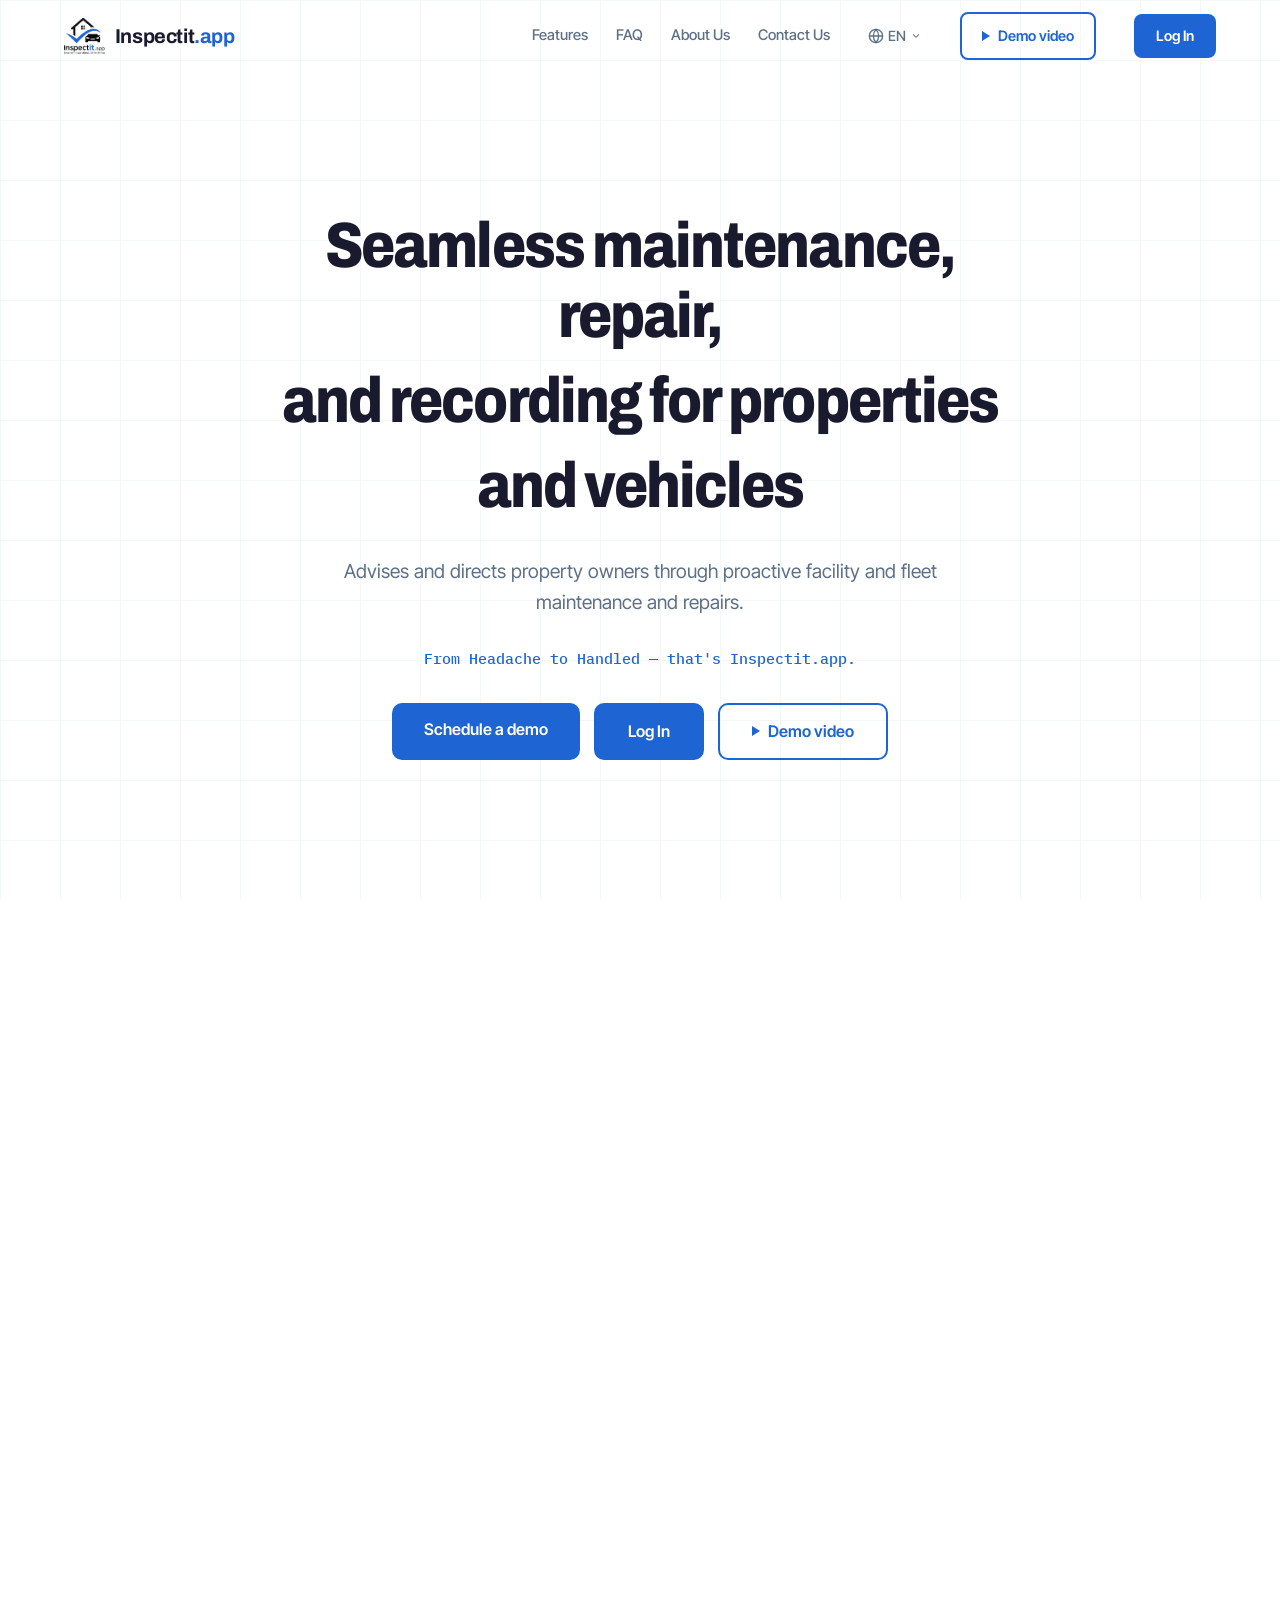
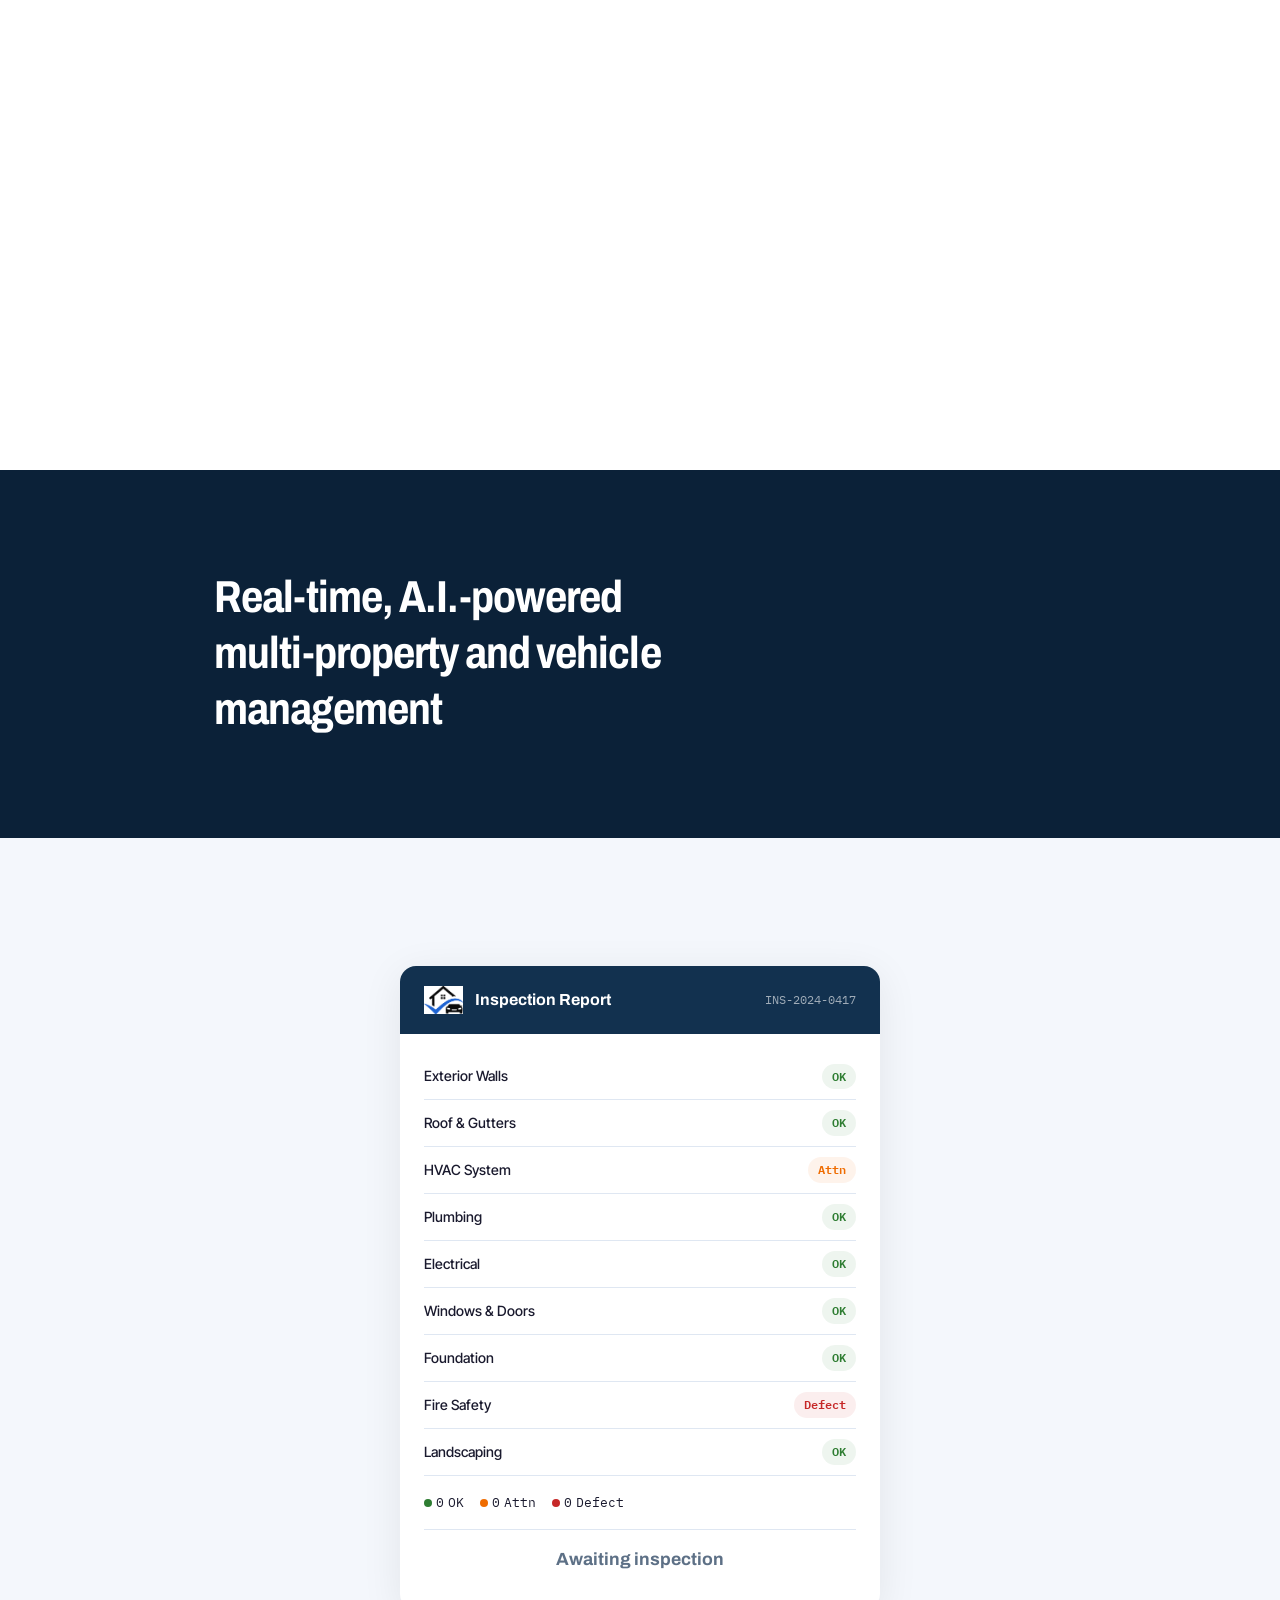
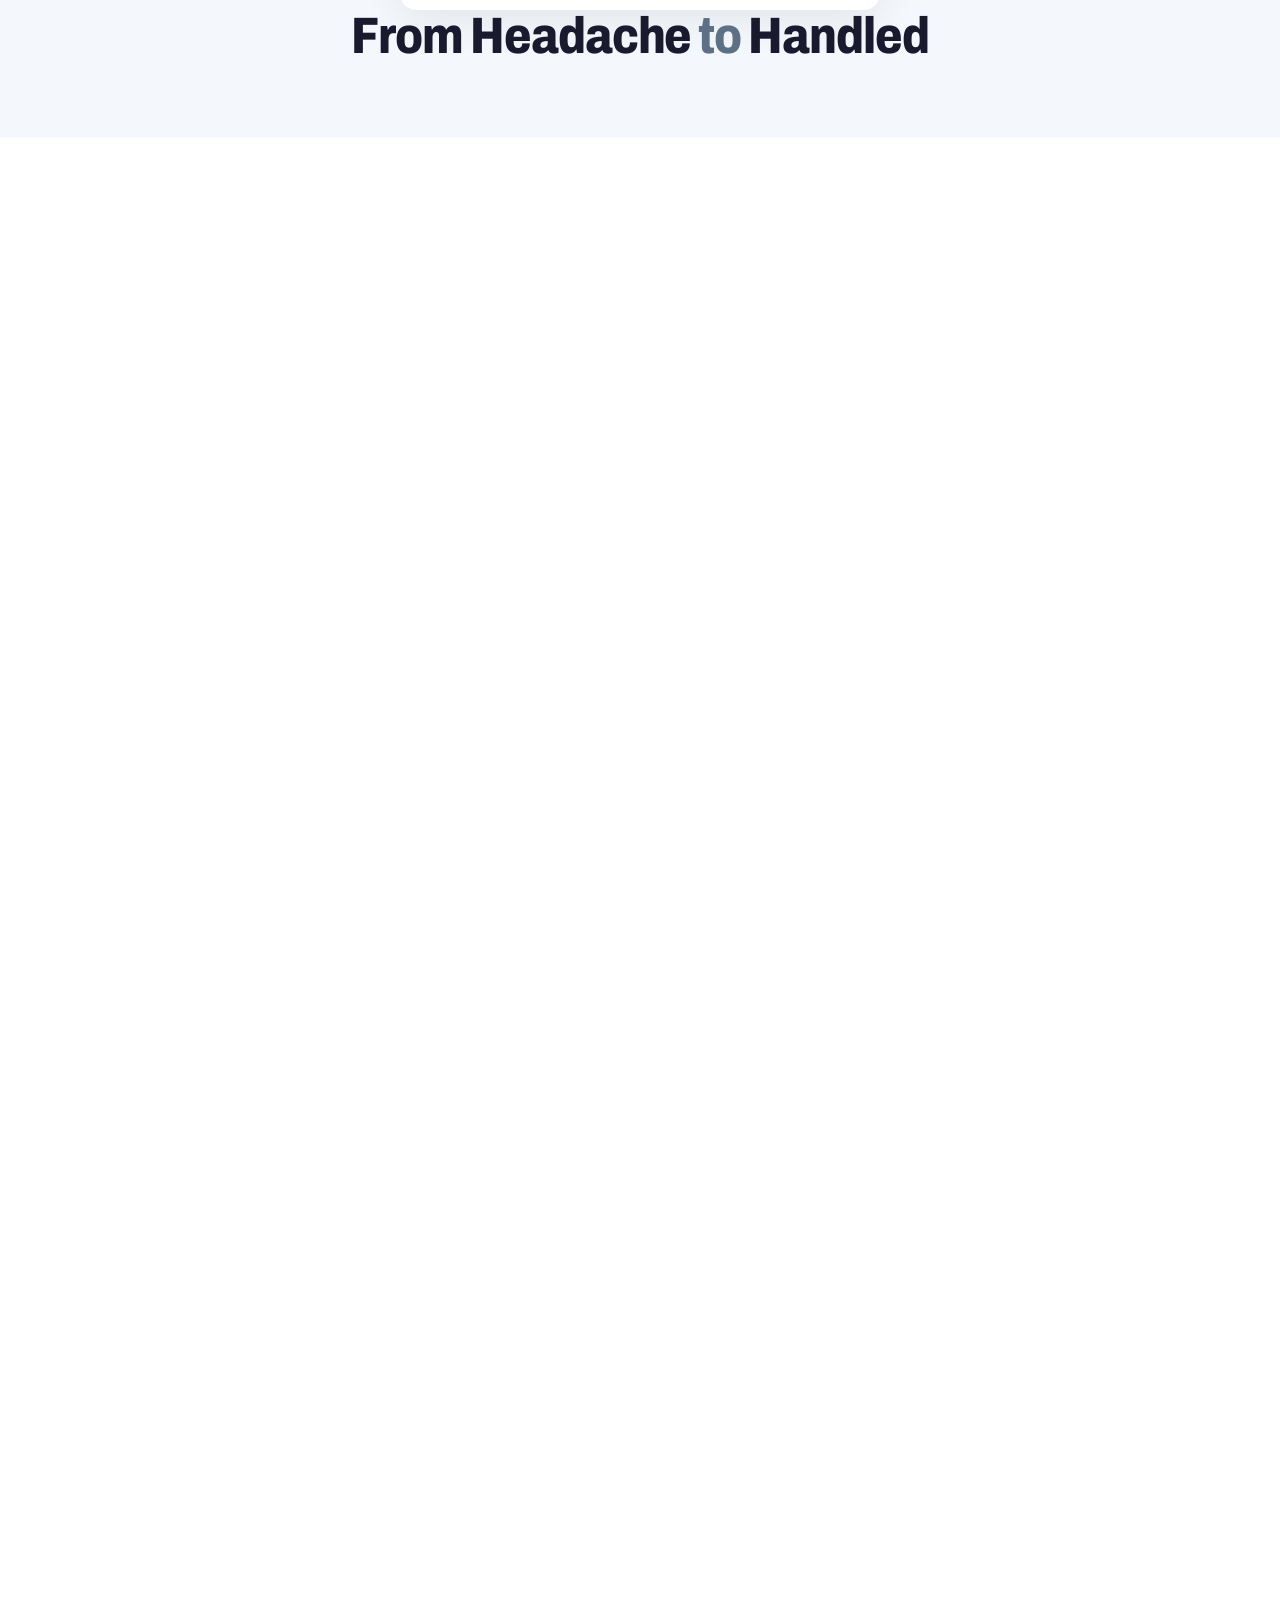
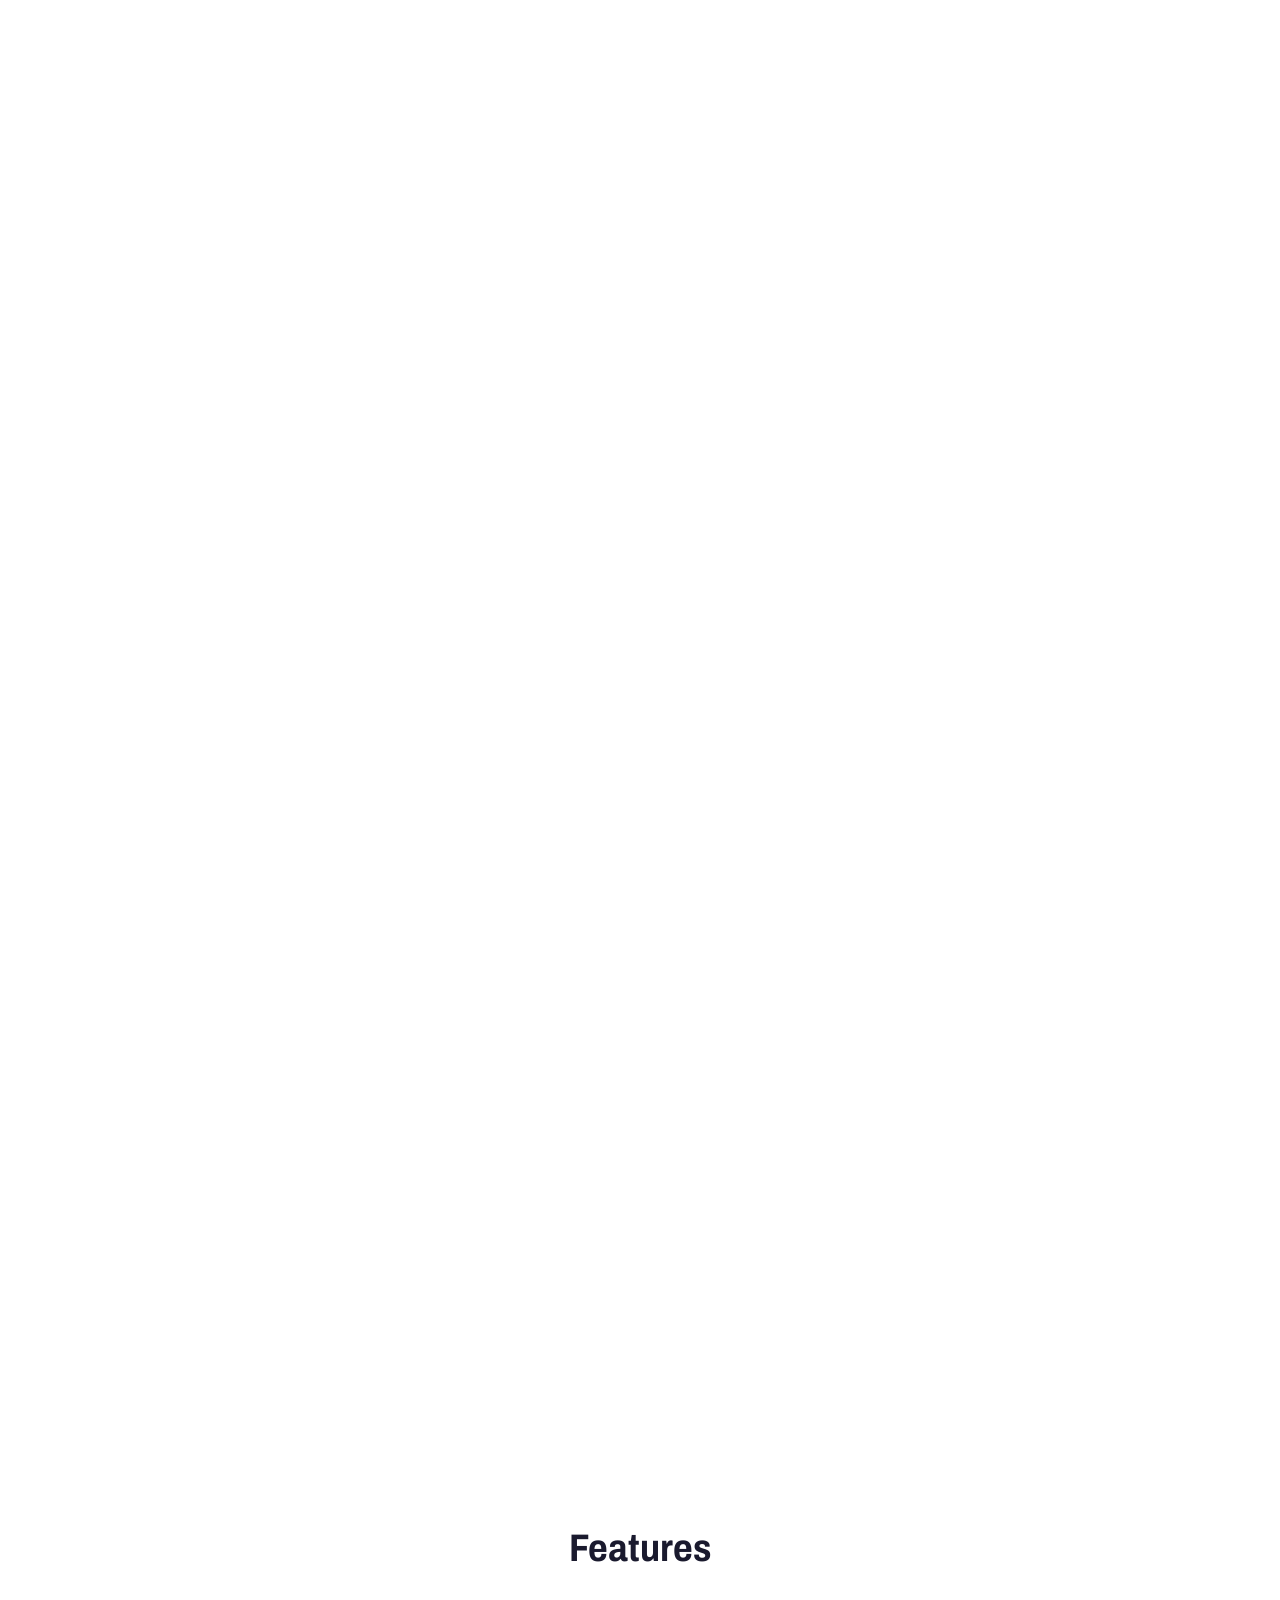
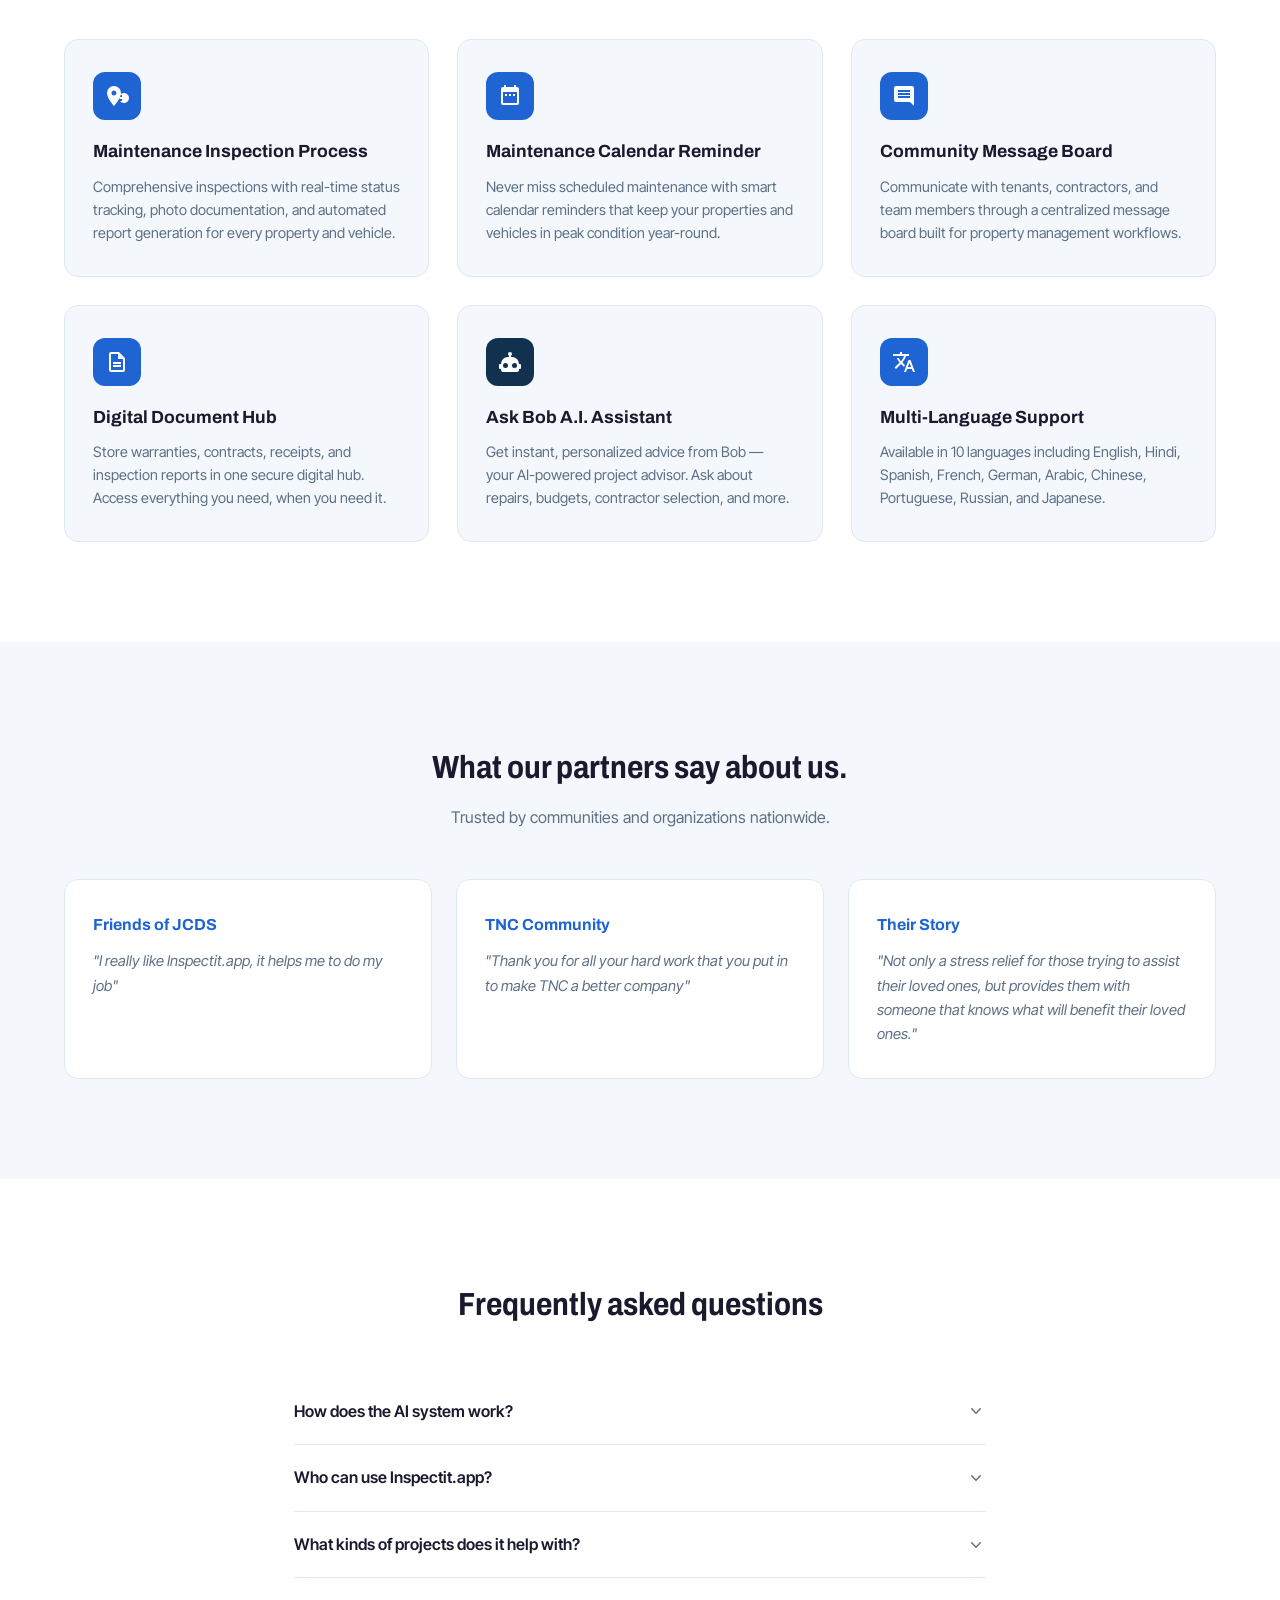
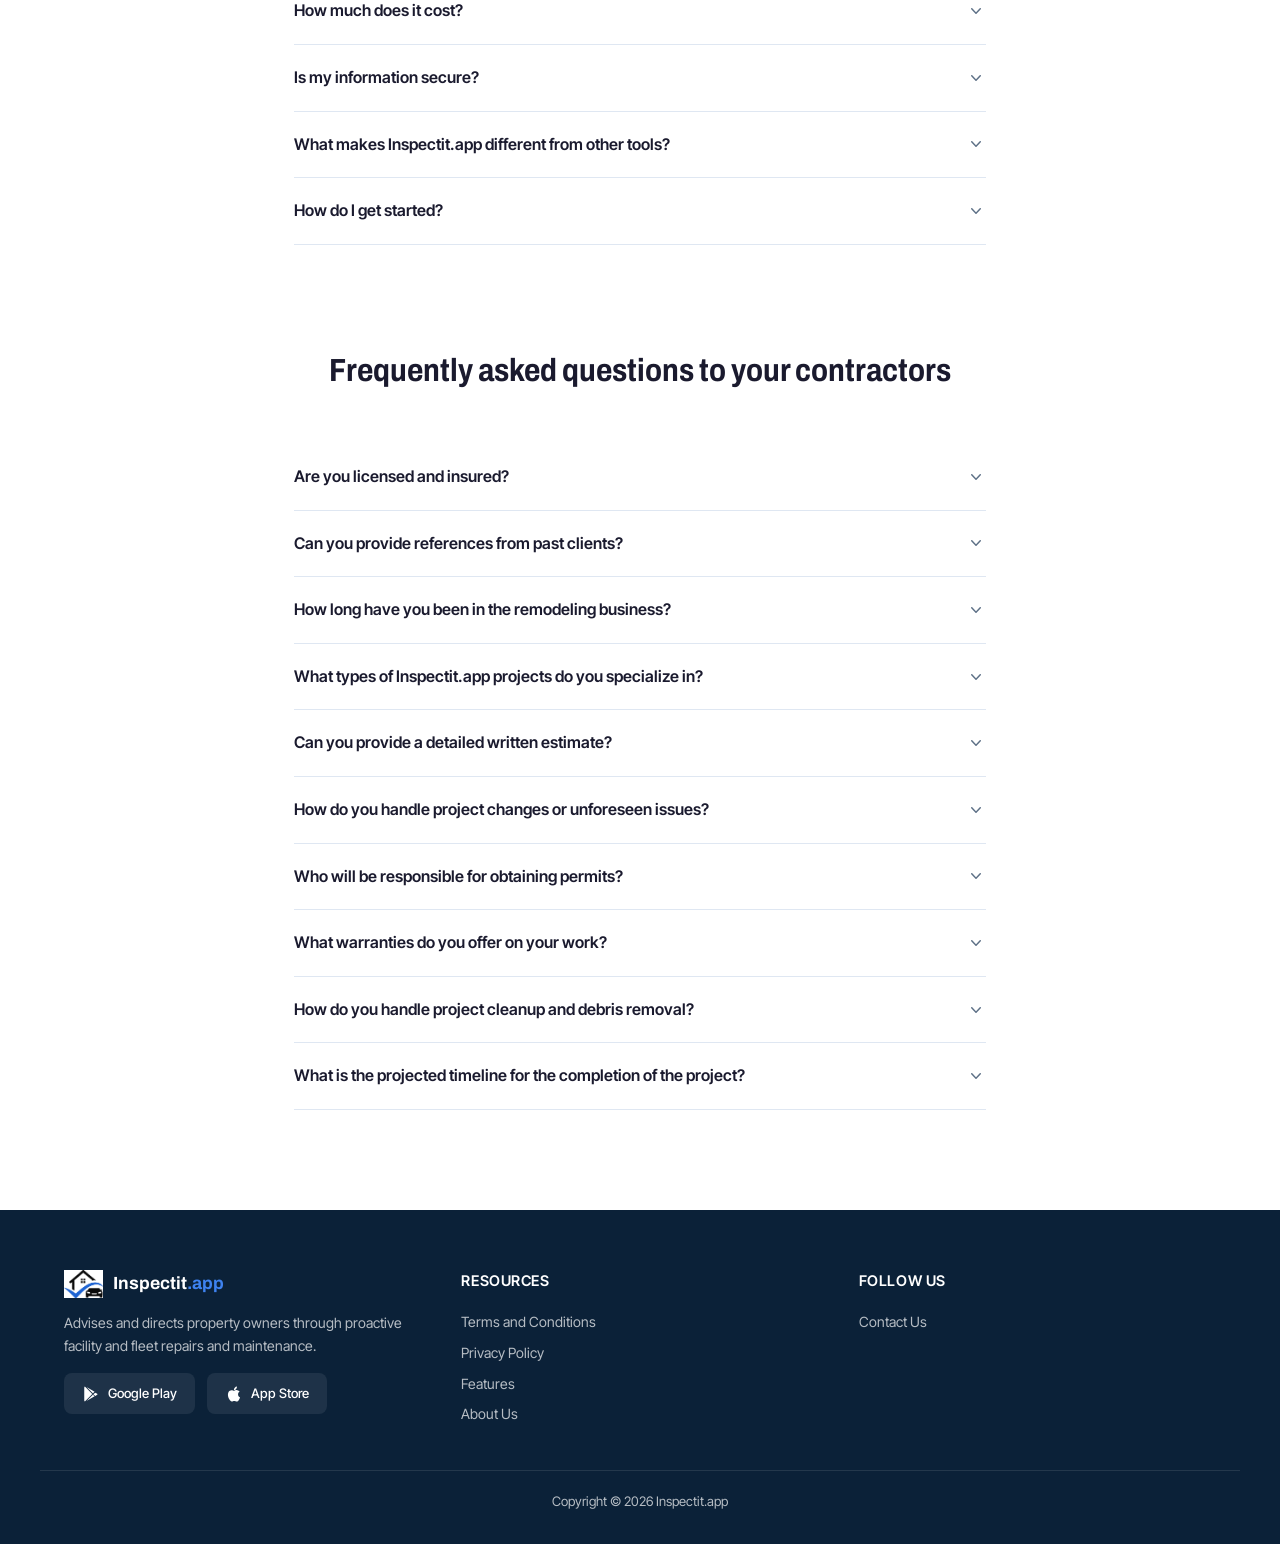
==== commit d1019ede: "Add files via upload Add demo video button to homepage" ====
--- a/index.html
+++ b/index.html
@@ -69,6 +69,28 @@
 .nav__links .nav__cta{display:inline-flex;align-items:center;gap:6px;padding:10px 22px;background:var(--blue);color:var(--white);font-weight:600;font-size:.9rem;border-radius:8px;transition:background .2s,transform .15s}
 .nav__links .nav__cta:hover{background:var(--blue-lift);color:var(--white);transform:translateY(-1px)}
 .nav__cta:focus-visible{outline:2px solid var(--blue);outline-offset:2px}
+/* demo video button — outline sibling of the Log In CTA */
+.btn-demo{display:inline-flex;align-items:center;gap:8px;cursor:pointer;font-family:inherit}
+.nav__links .btn-demo{padding:10px 20px;background:transparent;color:var(--blue);border:2px solid var(--blue);font-weight:600;font-size:.9rem;border-radius:8px;transition:background .2s,color .2s,transform .15s;margin-right:10px}
+.nav__links .btn-demo:hover{background:var(--blue);color:var(--white);transform:translateY(-1px)}
+.btn-demo:focus-visible{outline:2px solid var(--blue);outline-offset:2px}
+.btn-demo .play{width:0;height:0;flex:none;border-left:8px solid currentColor;border-top:5px solid transparent;border-bottom:5px solid transparent;transition:transform .2s}
+.btn-demo:hover .play{transform:scale(1.15)}
+.hero__actions .btn-demo{padding:14px 32px;background:transparent;color:var(--blue);border:2px solid var(--blue);font-weight:600;font-size:1rem;border-radius:10px;transition:background .2s,color .2s,transform .15s}
+.hero__actions .btn-demo:hover{background:var(--blue);color:var(--white);transform:translateY(-2px)}
+.drawer-demo{display:flex;align-items:center;justify-content:center;gap:8px;cursor:pointer;font-family:inherit;width:100%;margin-top:12px;padding:14px;background:transparent;color:var(--blue);border:2px solid var(--blue);font-weight:600;font-size:1rem;border-radius:10px}
+.drawer-demo .play{width:0;height:0;border-left:8px solid currentColor;border-top:5px solid transparent;border-bottom:5px solid transparent}
+/* video lightbox */
+.vbox{position:fixed;inset:0;z-index:200;display:grid;place-items:center;padding:clamp(16px,4vw,48px);background:rgba(11,33,56,.72);backdrop-filter:blur(8px);-webkit-backdrop-filter:blur(8px);opacity:0;visibility:hidden;transition:opacity .35s ease,visibility .35s ease}
+.vbox.on{opacity:1;visibility:visible}
+.vbox__panel{position:relative;width:min(960px,100%);border-radius:16px;overflow:hidden;background:#000;box-shadow:0 40px 90px -30px rgba(0,0,0,.7);transform:translateY(18px) scale(.97);opacity:0;transition:transform .45s cubic-bezier(.16,1,.3,1),opacity .45s ease}
+.vbox.on .vbox__panel{transform:none;opacity:1}
+.vbox__panel video{display:block;width:100%;height:auto;aspect-ratio:16/9;background:#000}
+.vbox__close{position:absolute;top:12px;right:12px;width:42px;height:42px;border-radius:999px;border:1px solid rgba(255,255,255,.3);background:rgba(255,255,255,.12);color:#fff;cursor:pointer;display:grid;place-items:center;transition:background .2s,transform .3s}
+.vbox__close:hover{background:rgba(255,255,255,.24);transform:rotate(90deg)}
+.vbox__close::before,.vbox__close::after{content:"";position:absolute;width:16px;height:2px;background:#fff;border-radius:2px}
+.vbox__close::before{transform:rotate(45deg)}
+.vbox__close::after{transform:rotate(-45deg)}
 
 /* language switcher */
 .lang-switch{position:relative}
@@ -288,6 +310,7 @@
           <button role="menuitem" data-lang="ja">Japanese</button>
         </div>
       </div>
+      <button type="button" class="btn-demo" data-video><span class="play" aria-hidden="true"></span>Demo video</button>
       <a href="web/inspectit-app.html" class="nav__cta">Log In</a>
     </div>
     <button class="nav__hamburger" id="hamburger" aria-label="Menu" aria-expanded="false">
@@ -318,6 +341,7 @@
     </select>
   </div>
   <a href="web/inspectit-app.html" class="drawer-cta">Log In</a>
+  <button type="button" class="drawer-demo" data-video><span class="play" aria-hidden="true"></span>Demo video</button>
 </div>
 
 <!-- ===== HERO ===== -->
@@ -335,6 +359,7 @@
       <div class="hero__actions">
         <a href="mailto:info@inspectit.app?subject=Demo%20Request" class="btn-primary">Schedule a demo</a>
         <a href="web/inspectit-app.html" class="btn-ghost">Log In</a>
+        <button type="button" class="btn-demo" data-video><span class="play" aria-hidden="true"></span>Demo video</button>
       </div>
     </div>
   </div>
@@ -781,5 +806,27 @@
   onScroll();
 })();
 </script>
+
+<!-- ===== demo video lightbox ===== -->
+<div class="vbox" id="vbox" role="dialog" aria-modal="true" aria-label="Inspectit.app demo video">
+  <div class="vbox__panel">
+    <button type="button" class="vbox__close" id="vboxClose" aria-label="Close video"></button>
+    <video id="vboxVideo" controls playsinline preload="none">
+      <source src="Inspectit_app_2.mp4" type="video/mp4">
+      Your browser can't play this video. <a href="Inspectit_app_2.mp4" style="color:#fff">Download it</a>.
+    </video>
+  </div>
+</div>
+<script>
+(function(){
+  var vbox=document.getElementById('vbox'),v=document.getElementById('vboxVideo'),x=document.getElementById('vboxClose'),last=null;
+  function open(){last=document.activeElement;vbox.classList.add('on');document.body.style.overflow='hidden';x.focus();try{v.play();}catch(e){}}
+  function close(){vbox.classList.remove('on');document.body.style.overflow='';try{v.pause();}catch(e){}if(last)last.focus();}
+  document.querySelectorAll('[data-video]').forEach(function(b){b.addEventListener('click',open);});
+  x.addEventListener('click',close);
+  vbox.addEventListener('click',function(e){if(e.target===vbox)close();});
+  document.addEventListener('keydown',function(e){if(e.key==='Escape'&&vbox.classList.contains('on'))close();});
+})();
+</script>
 </body>
 </html>
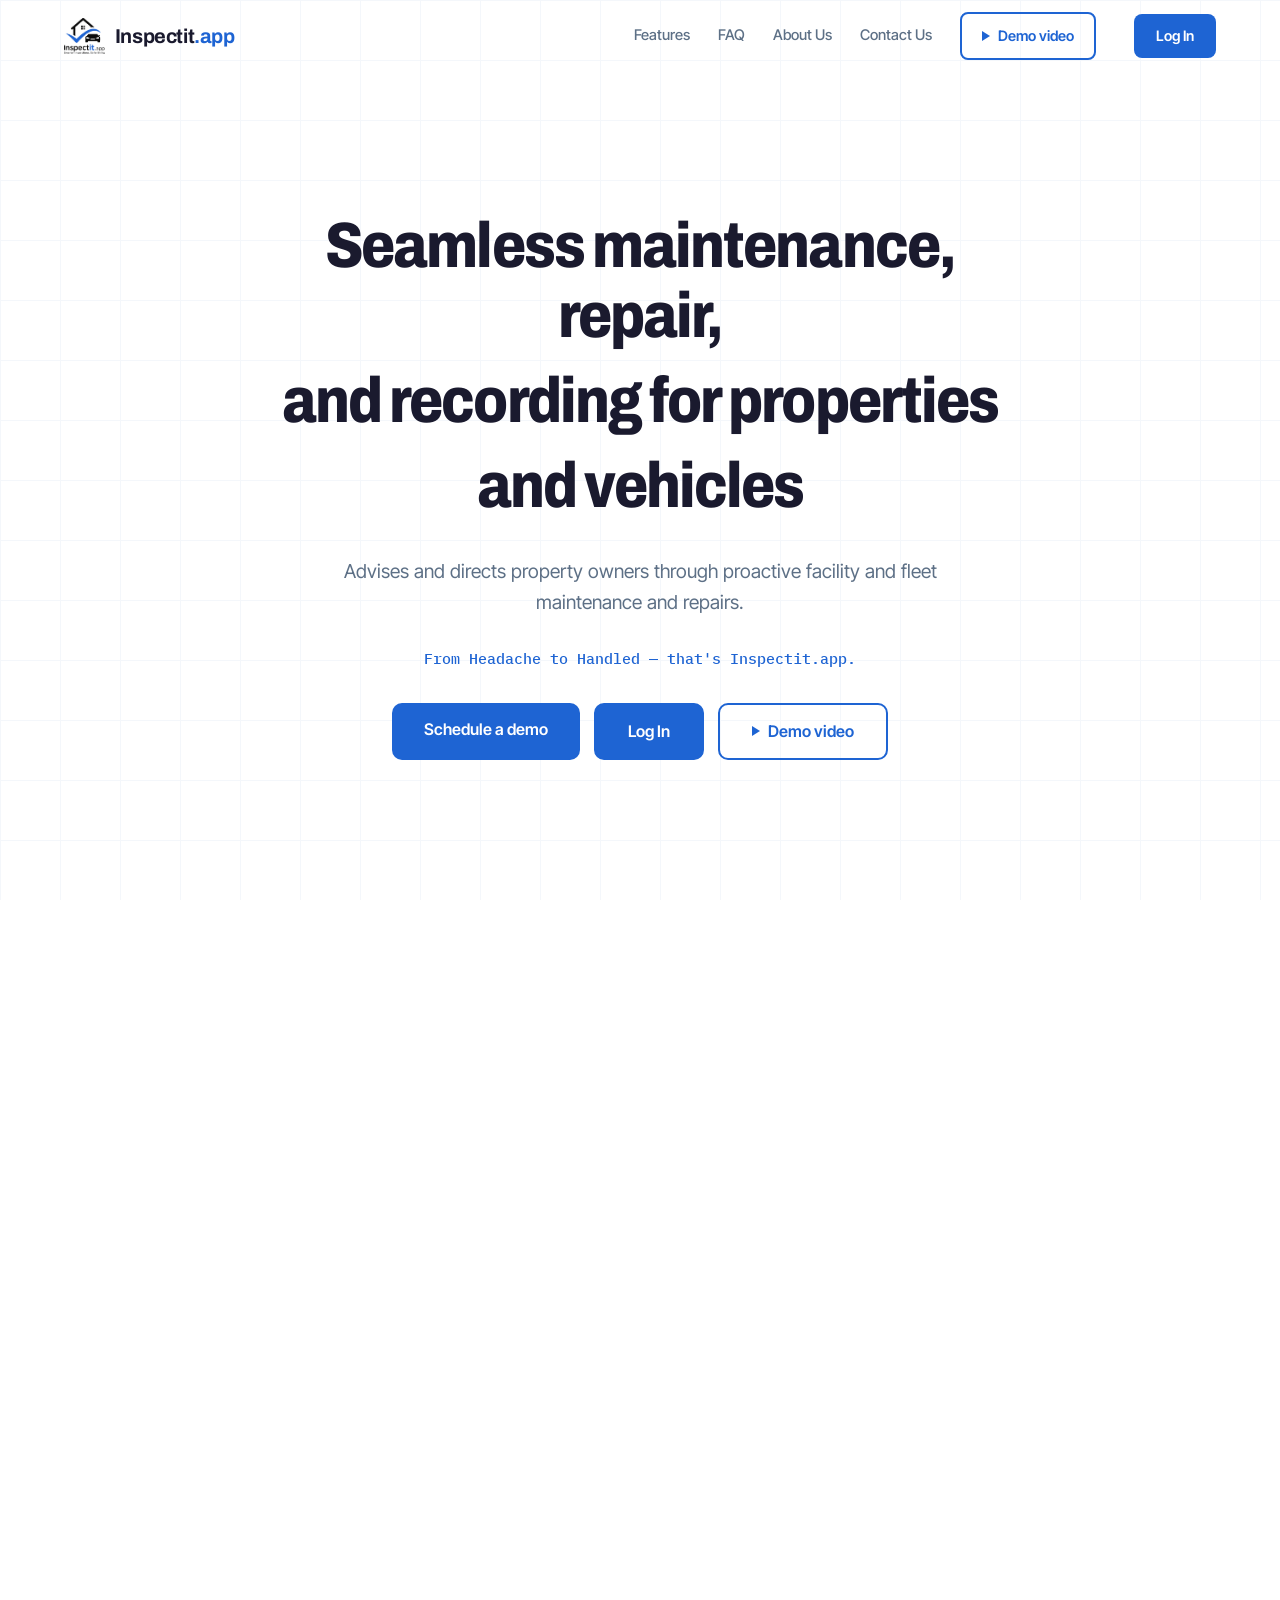
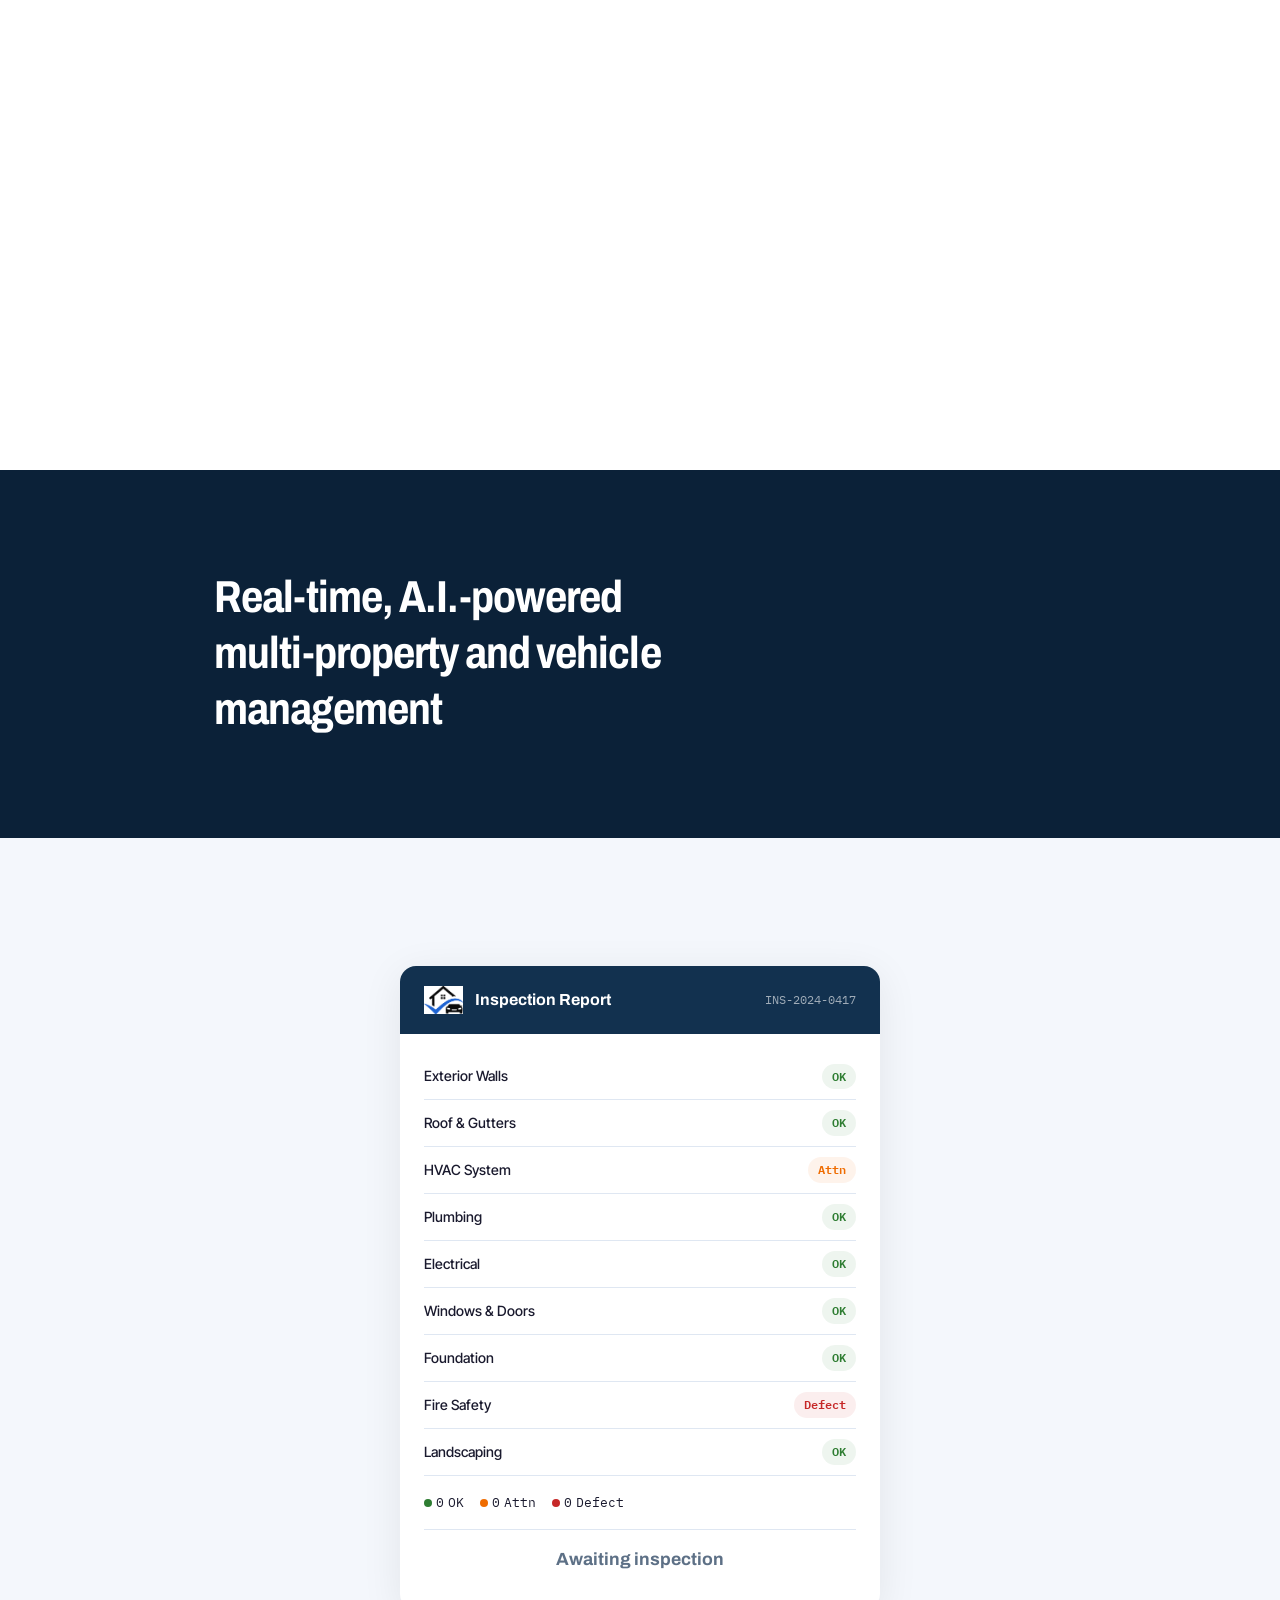
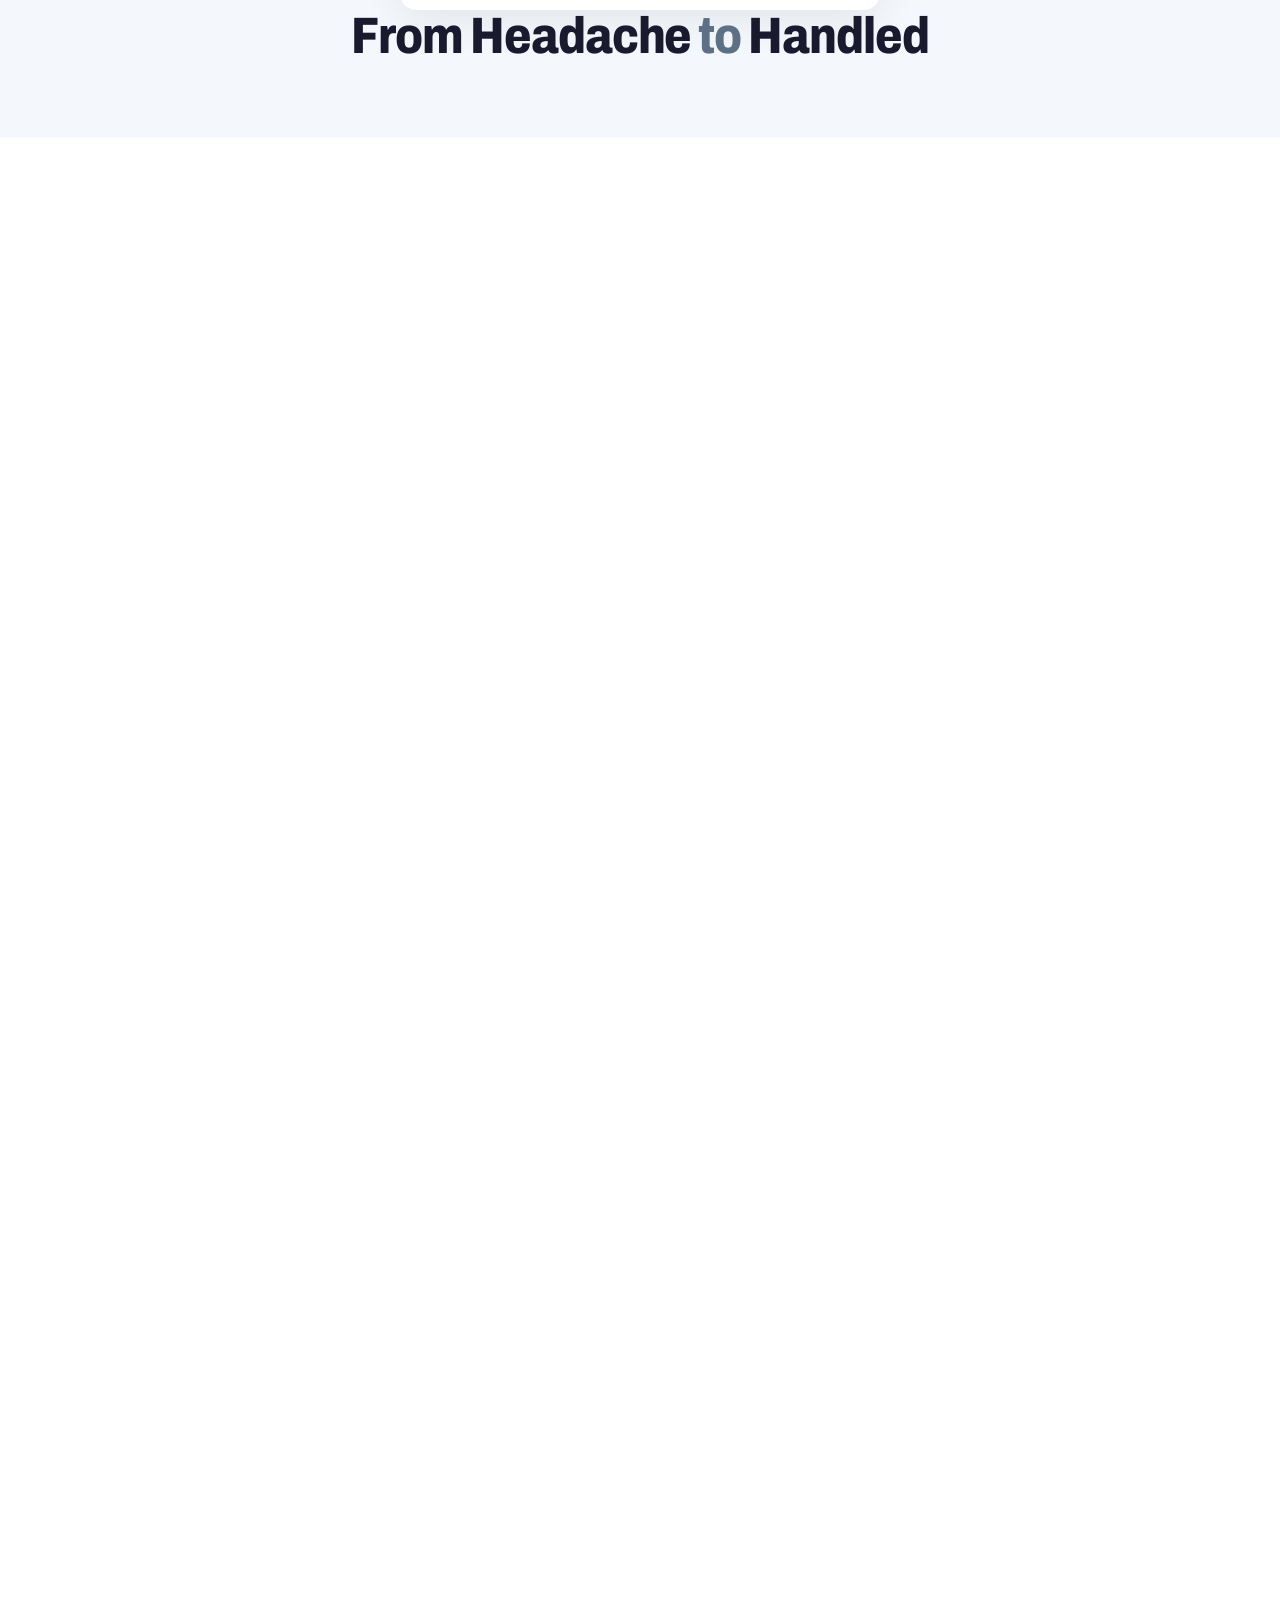
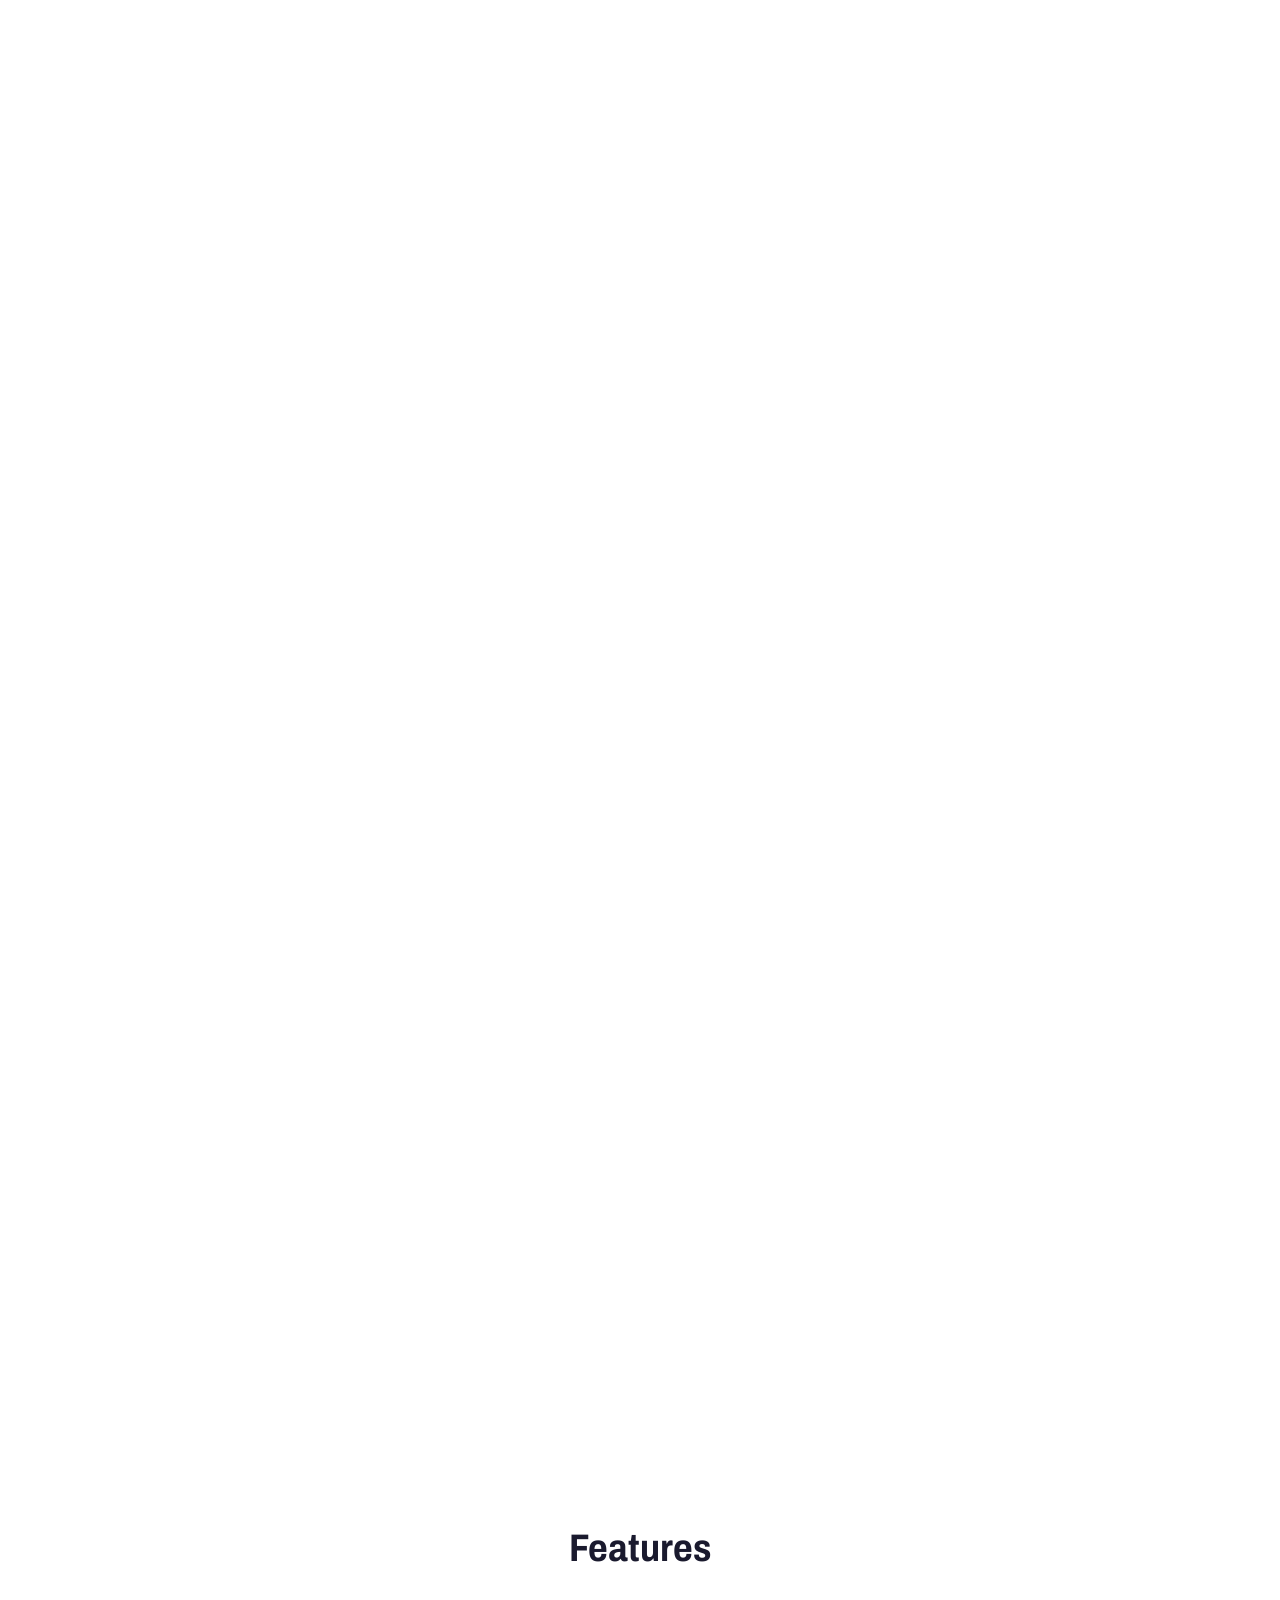
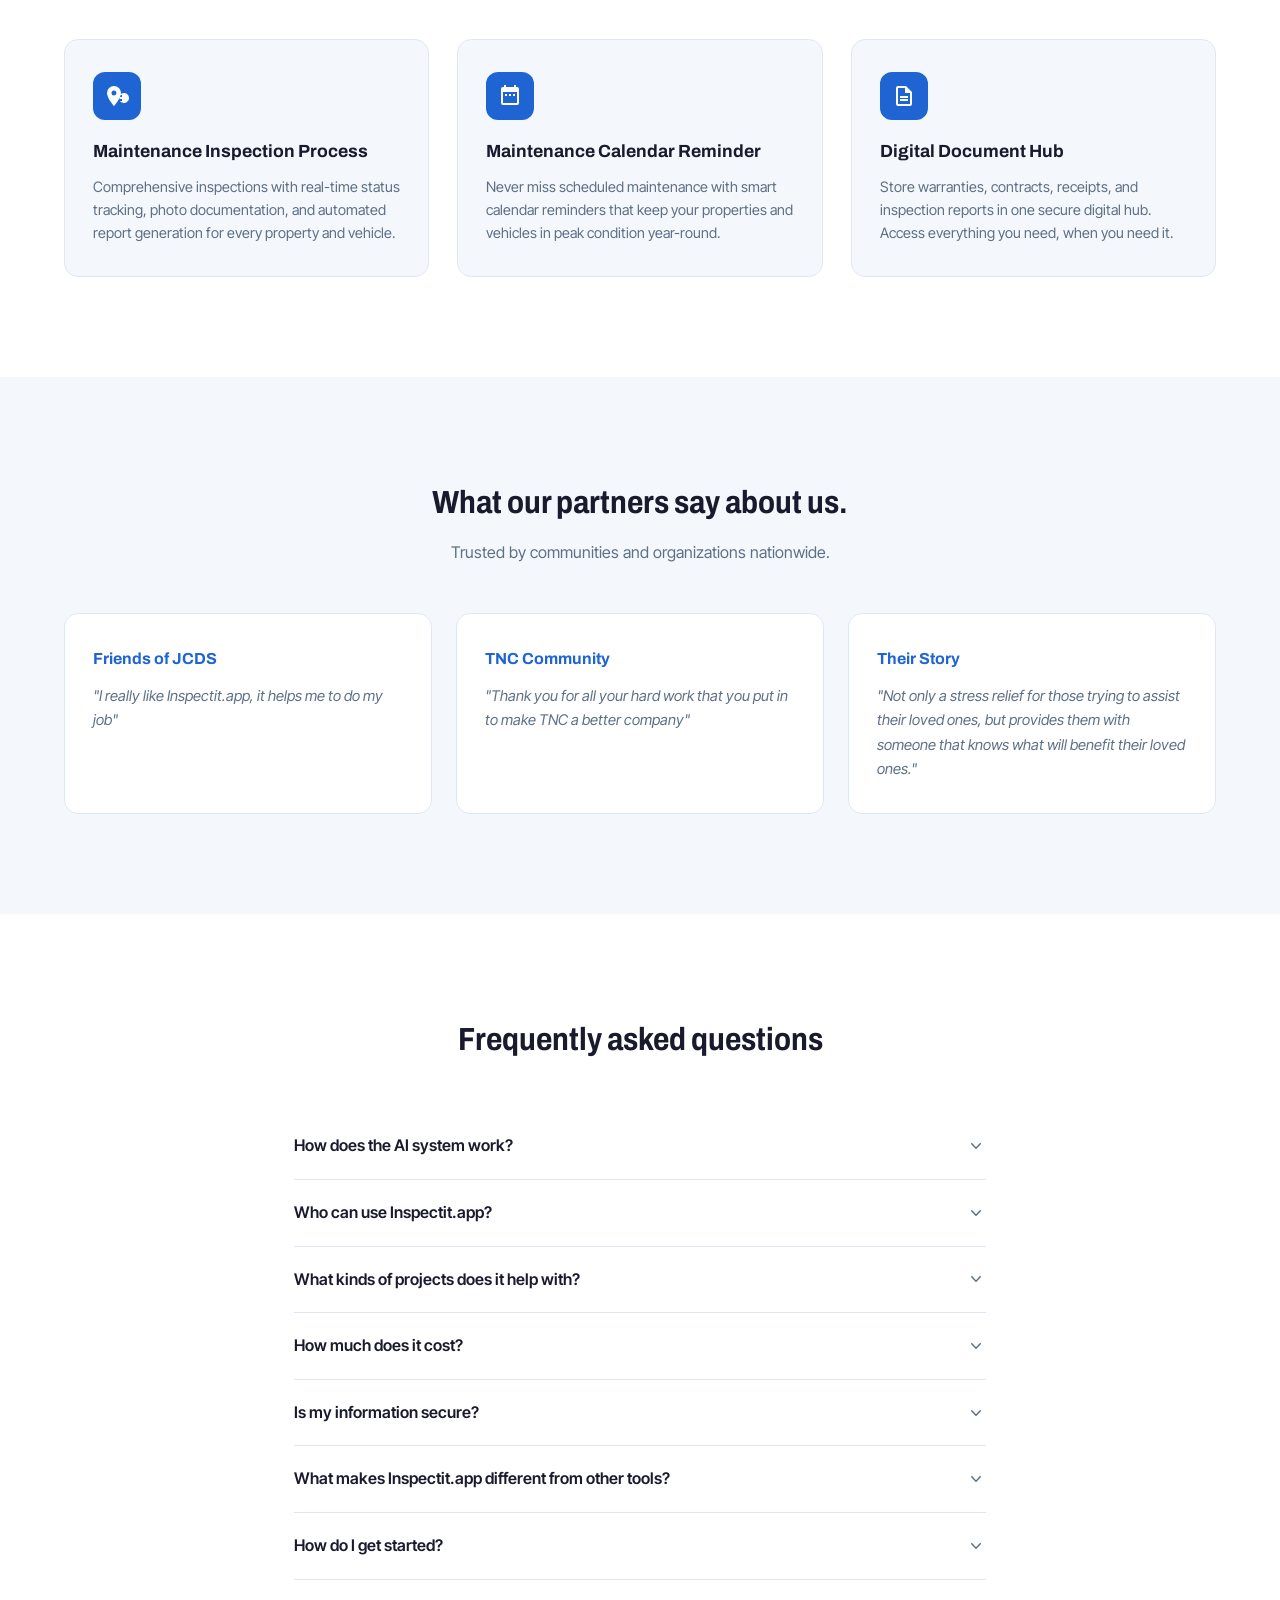
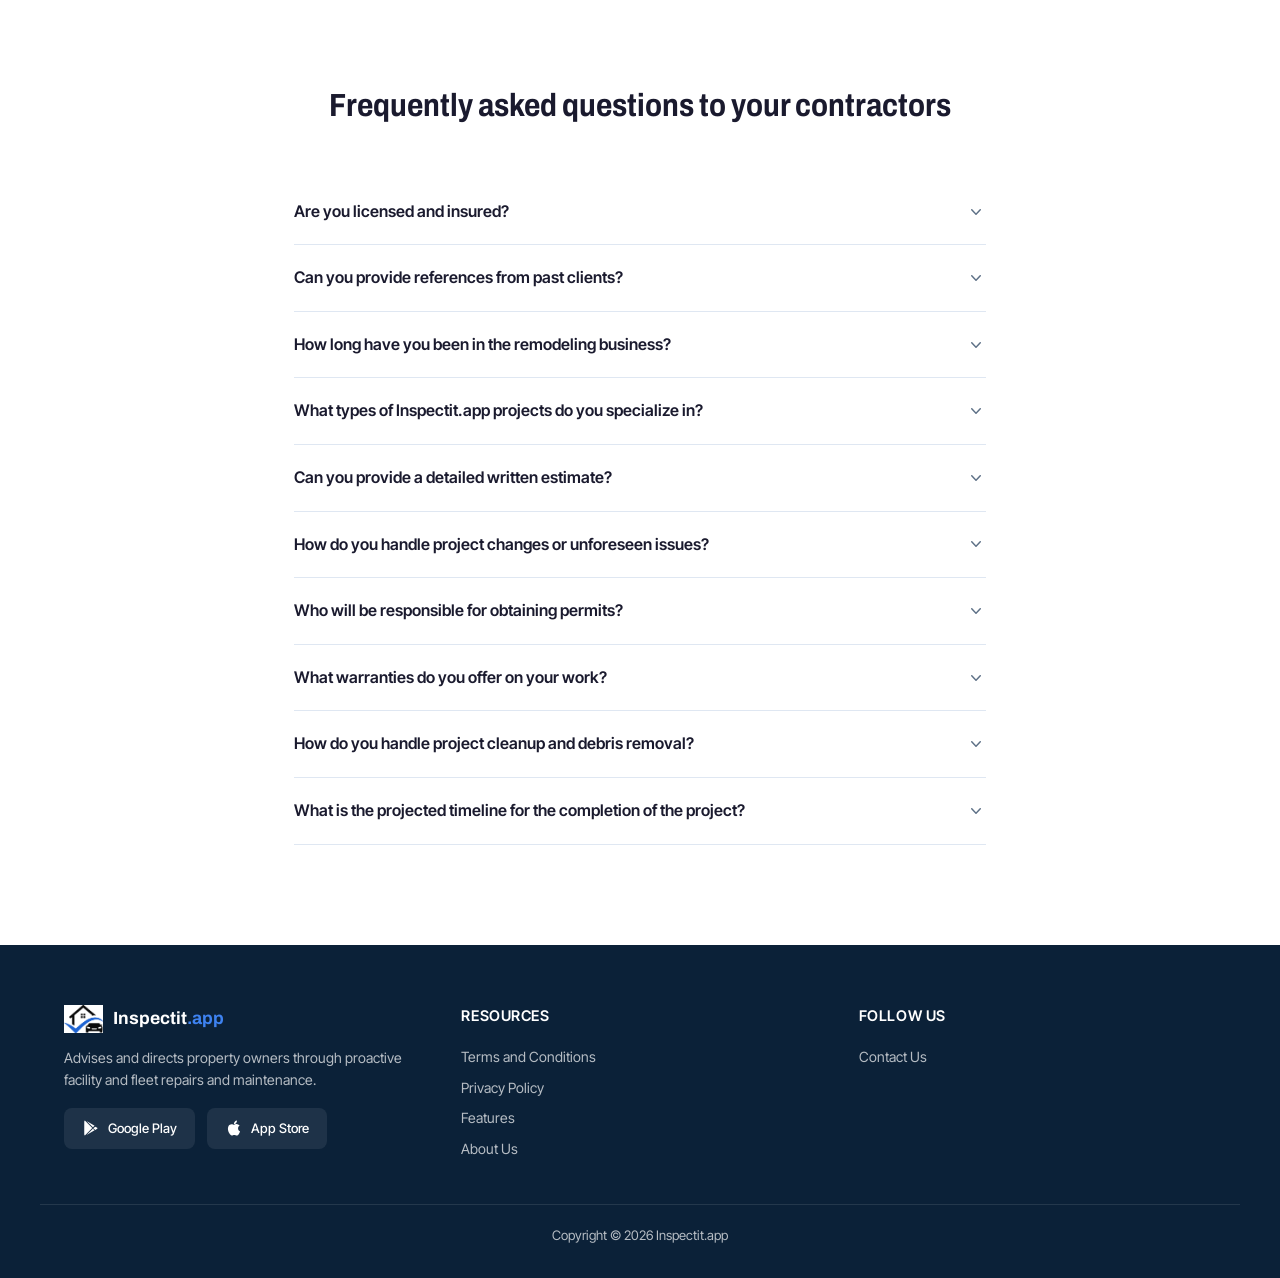
==== commit 7f72e0d9: "Landing page: drop three features and the language switcher Remove the Community Message Board, Ask " ====
--- a/index.html
+++ b/index.html
@@ -92,17 +92,6 @@
 .vbox__close::before{transform:rotate(45deg)}
 .vbox__close::after{transform:rotate(-45deg)}
 
-/* language switcher */
-.lang-switch{position:relative}
-.lang-switch__btn{display:flex;align-items:center;gap:4px;font-size:.88rem;font-weight:500;color:var(--muted);padding:6px 10px;border-radius:6px;transition:background .2s}
-.lang-switch__btn:hover{background:var(--mist)}
-.lang-switch__btn svg{width:16px;height:16px;flex-shrink:0}
-.lang-switch__menu{display:none;position:absolute;top:calc(100% + 8px);right:0;background:var(--white);border:1px solid var(--line);border-radius:10px;box-shadow:0 8px 32px rgba(0,0,0,.12);min-width:180px;padding:6px 0;z-index:110}
-.lang-switch__menu.open{display:block}
-.lang-switch__menu button{display:block;width:100%;text-align:left;padding:8px 16px;font-size:.88rem;color:var(--ink);transition:background .15s}
-.lang-switch__menu button:hover{background:var(--mist)}
-.lang-switch__menu button.active{color:var(--blue);font-weight:600}
-
 /* mobile hamburger */
 .nav__hamburger{display:none;flex-direction:column;gap:5px;padding:8px;width:40px;height:40px;justify-content:center;align-items:center}
 .nav__hamburger span{display:block;width:22px;height:2px;background:var(--ink);border-radius:2px;transition:transform .3s,opacity .2s}
@@ -116,11 +105,9 @@
 .mobile-drawer a,.mobile-drawer button{display:block;padding:14px 0;font-size:1.1rem;font-weight:500;color:var(--ink);border-bottom:1px solid var(--line)}
 .mobile-drawer a:last-child{border-bottom:none}
 .mobile-drawer .drawer-cta{margin-top:24px;text-align:center;padding:14px;background:var(--blue);color:var(--white);border-radius:10px;border-bottom:none;font-weight:600}
-.mobile-drawer .drawer-lang{margin-top:16px;font-size:.92rem;color:var(--muted);border-bottom:none;padding:10px 0}
-.mobile-drawer .drawer-lang select{margin-left:8px;font:inherit;padding:4px 8px;border:1px solid var(--line);border-radius:6px;background:var(--white)}
 
 @media(max-width:900px){
-  .nav__links,.lang-switch{display:none}
+  .nav__links{display:none}
   .nav__hamburger{display:flex}
 }
 
@@ -291,25 +278,6 @@
       <a href="#faq">FAQ</a>
       <a href="#partners">About Us</a>
       <a href="mailto:info@inspectit.app">Contact Us</a>
-      <div class="lang-switch">
-        <button class="lang-switch__btn" id="langBtn" aria-expanded="false" aria-haspopup="true">
-          <svg viewBox="0 0 24 24" fill="none" stroke="currentColor" stroke-width="2"><circle cx="12" cy="12" r="10"/><path d="M2 12h20M12 2a15.3 15.3 0 0 1 4 10 15.3 15.3 0 0 1-4 10 15.3 15.3 0 0 1-4-10A15.3 15.3 0 0 1 12 2z"/></svg>
-          EN
-          <svg viewBox="0 0 20 20" fill="currentColor" style="width:12px;height:12px"><path fill-rule="evenodd" d="M5.23 7.21a.75.75 0 011.06.02L10 11.168l3.71-3.938a.75.75 0 111.08 1.04l-4.25 4.5a.75.75 0 01-1.08 0l-4.25-4.5a.75.75 0 01.02-1.06z"/></svg>
-        </button>
-        <div class="lang-switch__menu" id="langMenu" role="menu">
-          <button role="menuitem" class="active" data-lang="en">English</button>
-          <button role="menuitem" data-lang="hi">Hindi</button>
-          <button role="menuitem" data-lang="es">Spanish</button>
-          <button role="menuitem" data-lang="fr">French</button>
-          <button role="menuitem" data-lang="de">German</button>
-          <button role="menuitem" data-lang="ar">Arabic</button>
-          <button role="menuitem" data-lang="zh">Chinese</button>
-          <button role="menuitem" data-lang="pt">Portuguese</button>
-          <button role="menuitem" data-lang="ru">Russian</button>
-          <button role="menuitem" data-lang="ja">Japanese</button>
-        </div>
-      </div>
       <button type="button" class="btn-demo" data-video><span class="play" aria-hidden="true"></span>Demo video</button>
       <a href="web/inspectit-app.html" class="nav__cta">Log In</a>
     </div>
@@ -325,21 +293,6 @@
   <a href="#faq" class="drawer-link">FAQ</a>
   <a href="#partners" class="drawer-link">About Us</a>
   <a href="mailto:info@inspectit.app" class="drawer-link">Contact Us</a>
-  <div class="drawer-lang">
-    Language:
-    <select id="mobileLangSelect" aria-label="Language">
-      <option value="en" selected>English</option>
-      <option value="hi">Hindi</option>
-      <option value="es">Spanish</option>
-      <option value="fr">French</option>
-      <option value="de">German</option>
-      <option value="ar">Arabic</option>
-      <option value="zh">Chinese</option>
-      <option value="pt">Portuguese</option>
-      <option value="ru">Russian</option>
-      <option value="ja">Japanese</option>
-    </select>
-  </div>
   <a href="web/inspectit-app.html" class="drawer-cta">Log In</a>
   <button type="button" class="drawer-demo" data-video><span class="play" aria-hidden="true"></span>Demo video</button>
 </div>
@@ -439,31 +392,10 @@
     </div>
     <div class="feature-card rv" style="transition-delay:140ms">
       <div class="feature-card__icon">
-        <svg viewBox="0 0 24 24"><path d="M20 2H4a2 2 0 00-2 2v12a2 2 0 002 2h14l4 4V4a2 2 0 00-2-2zm-2 12H6v-2h12v2zm0-3H6V9h12v2zm0-3H6V6h12v2z"/></svg>
-      </div>
-      <h3 class="feature-card__title">Community Message Board</h3>
-      <p class="feature-card__desc">Communicate with tenants, contractors, and team members through a centralized message board built for property management workflows.</p>
-    </div>
-    <div class="feature-card rv" style="transition-delay:210ms">
-      <div class="feature-card__icon">
         <svg viewBox="0 0 24 24"><path d="M14 2H6a2 2 0 00-2 2v16a2 2 0 002 2h12a2 2 0 002-2V8l-6-6zm4 18H6V4h7v5h5v11zM8 15h8v2H8v-2zm0-3h8v2H8v-2z"/></svg>
       </div>
       <h3 class="feature-card__title">Digital Document Hub</h3>
       <p class="feature-card__desc">Store warranties, contracts, receipts, and inspection reports in one secure digital hub. Access everything you need, when you need it.</p>
-    </div>
-    <div class="feature-card rv" style="transition-delay:280ms">
-      <div class="feature-card__icon" style="background:var(--navy-2)">
-        <svg viewBox="0 0 24 24"><path d="M12 2a2 2 0 012 2c0 .74-.4 1.39-1 1.73V7h1a7 7 0 017 7h1a1 1 0 011 1v3a1 1 0 01-1 1h-1v1a2 2 0 01-2 2H5a2 2 0 01-2-2v-1H2a1 1 0 01-1-1v-3a1 1 0 011-1h1a7 7 0 017-7h1V5.73c-.6-.34-1-.99-1-1.73a2 2 0 012-2zM7.5 13A2.5 2.5 0 005 15.5 2.5 2.5 0 007.5 18a2.5 2.5 0 002.5-2.5A2.5 2.5 0 007.5 13zm9 0a2.5 2.5 0 00-2.5 2.5 2.5 2.5 0 002.5 2.5 2.5 2.5 0 002.5-2.5 2.5 2.5 0 00-2.5-2.5z"/></svg>
-      </div>
-      <h3 class="feature-card__title">Ask Bob A.I. Assistant</h3>
-      <p class="feature-card__desc">Get instant, personalized advice from Bob — your AI-powered project advisor. Ask about repairs, budgets, contractor selection, and more.</p>
-    </div>
-    <div class="feature-card rv" style="transition-delay:350ms">
-      <div class="feature-card__icon">
-        <svg viewBox="0 0 24 24"><path d="M12.87 15.07l-2.54-2.51.03-.03A17.52 17.52 0 0014.07 6H17V4h-7V2H8v2H1v1.99h11.17C11.5 7.92 10.44 9.75 9 11.35 8.07 10.32 7.3 9.19 6.69 8h-2c.73 1.63 1.73 3.17 2.98 4.56l-5.09 5.02L4 19l5-5 3.11 3.11.76-2.04zM18.5 10h-2L12 22h2l1.12-3h4.75L21 22h2l-4.5-12zm-2.62 7l1.62-4.33L19.12 17h-3.24z"/></svg>
-      </div>
-      <h3 class="feature-card__title">Multi-Language Support</h3>
-      <p class="feature-card__desc">Available in 10 languages including English, Hindi, Spanish, French, German, Arabic, Chinese, Portuguese, Russian, and Japanese.</p>
     </div>
   </div>
 </section>
@@ -639,36 +571,6 @@
     });
   });
 
-  // --- LANGUAGE SWITCHER (stub) ---
-  var langBtn = document.getElementById('langBtn');
-  var langMenu = document.getElementById('langMenu');
-  langBtn.addEventListener('click', function(e){
-    e.stopPropagation();
-    var open = langMenu.classList.toggle('open');
-    langBtn.setAttribute('aria-expanded', open);
-  });
-  langMenu.querySelectorAll('button').forEach(function(b){
-    b.addEventListener('click', function(){
-      var lang = this.getAttribute('data-lang');
-      langMenu.querySelectorAll('button').forEach(function(x){ x.classList.remove('active'); });
-      this.classList.add('active');
-      langBtn.childNodes[2].textContent = ' ' + lang.toUpperCase() + ' ';
-      langMenu.classList.remove('open');
-      langBtn.setAttribute('aria-expanded', 'false');
-      // stub: future i18n integration point
-      console.log('Language selected:', lang);
-    });
-  });
-  document.addEventListener('click', function(){ langMenu.classList.remove('open'); langBtn.setAttribute('aria-expanded','false'); });
-
-  // mobile lang select
-  var mobileLangSelect = document.getElementById('mobileLangSelect');
-  if(mobileLangSelect){
-    mobileLangSelect.addEventListener('change', function(){
-      console.log('Language selected:', this.value);
-    });
-  }
-
   // --- FAQ ACCORDION ---
   document.querySelectorAll('.faq__q').forEach(function(btn){
     btn.addEventListener('click', function(){
@@ -812,8 +714,8 @@
   <div class="vbox__panel">
     <button type="button" class="vbox__close" id="vboxClose" aria-label="Close video"></button>
     <video id="vboxVideo" controls playsinline preload="none">
-      <source src="Inspectit_app_2.mp4" type="video/mp4">
-      Your browser can't play this video. <a href="Inspectit_app_2.mp4" style="color:#fff">Download it</a>.
+      <source src="web/Inspectit_app_2.mp4" type="video/mp4">
+      Your browser can't play this video. <a href="web/Inspectit_app_2.mp4" style="color:#fff">Download it</a>.
     </video>
   </div>
 </div>
